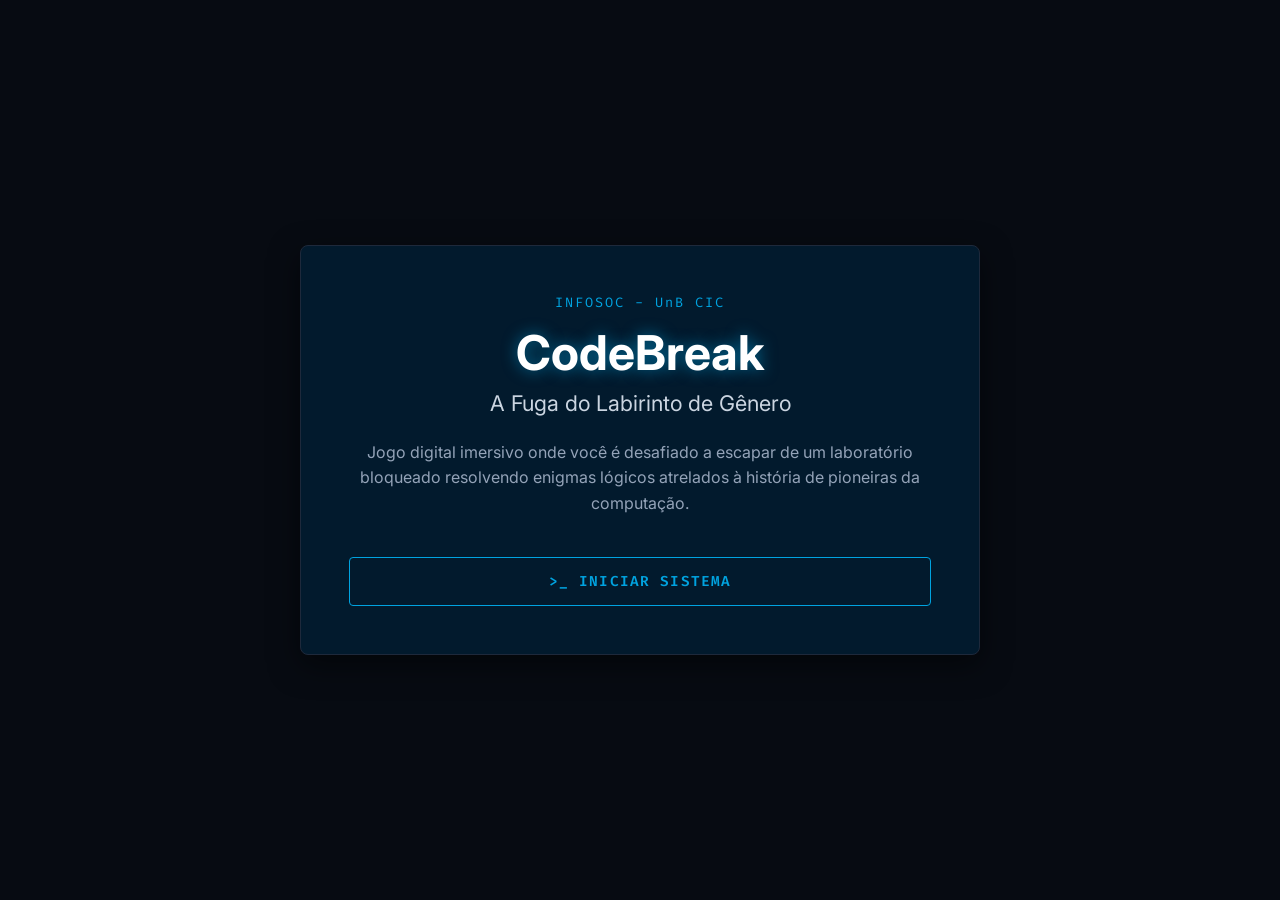
==== index.html @ b6d57ef9 "Primeiro commit" ====
<!DOCTYPE html>
<html lang="pt-BR">
<head>
    <meta charset="UTF-8">
    <meta name="viewport" content="width=device-width, initial-scale=1.0">
    <title>CodeBreak: A Fuga do Labirinto de Gênero</title>
    <!-- Fontes: Inter (Sem serifa) e Fira Code (Monoespaçada) -->
    <link href="https://fonts.googleapis.com/css2?family=Fira+Code:wght@400;600;700&family=Inter:wght@300;400;600;700&display=swap" rel="stylesheet">
    <!-- Importação do CSS separado -->
    <link rel="stylesheet" href="style.css">
</head>
<body>

    <!-- CABEÇALHO SUPERIOR (Visível nas salas) -->
    <header id="top-bar" class="top-bar hidden">
        <div class="room-indicator">
            <span class="status-dot"></span>
            <span class="mono-text">SALA_01:<strong class="highlight-cyan">INFÂNCIA</strong></span>
        </div>
        <div id="timer-display" class="timer-box mono-text">15:00</div>
    </header>

    <main class="main-container">

        <!-- TELA 1: INÍCIO -->
        <section id="start-screen" class="screen-card start-card">
            <p class="mono-text subtitle-tag">INFOSOC - UnB CIC</p>
            <h1 class="main-title">CodeBreak</h1>
            <h2 class="sub-title">A Fuga do Labirinto de Gênero</h2>
            <p class="description-text">
                Jogo digital imersivo onde você é desafiado a escapar de um laboratório bloqueado resolvendo enigmas lógicos atrelados à história de pioneiras da computação.
            </p>
            <button id="btn-start" class="cyber-btn btn-cyan mono-text">
                &gt;_ INICIAR SISTEMA
            </button>
        </section>

        <!-- TELA 2: SALA 01 (ADA LOVELACE) -->
        <section id="room1-screen" class="room-grid hidden">
            
            <!-- Coluna Esquerda: Contexto Histórico -->
            <div class="lore-card">
                <h2 class="target-title mono-text">Target: Ada Lovelace</h2>
                <hr class="divider">
                <div class="lore-content">
                    <p>Acessando registros históricos...</p>
                    <p><strong>Identificada uma anomalia na base de dados:</strong> Estereótipos de Gênero Infantis.</p>
                    <p>Ainda na infância, brinquedos de montagem e lógica são frequentemente direcionados e limitados a meninos, criando barreiras precoces no interesse por exatas.</p>
                    <p>No século XIX, <strong>Ada Lovelace</strong> ignorou essas barreiras. Ela enxergou potencial além do óbvio na Máquina Analítica, criando o que hoje conhecemos como o <span class="code-badge mono-text">primeiro algoritmo</span> da história.</p>
                </div>
            </div>

            <!-- Coluna Direita: Desafio e Terminal -->
            <div class="challenge-column">
                
                <!-- Caixa do Enigma -->
                <div class="puzzle-card">
                    <div class="puzzle-header mono-text">
                        <svg class="lock-icon" viewBox="0 0 24 24" fill="none" stroke="currentColor" stroke-width="2">
                            <rect x="3" y="11" width="18" height="11" rx="2" ry="2"></rect>
                            <path d="M7 11V7a5 5 0 0 1 10 0v4"></path>
                        </svg>
                        <span>CADEADO_LÓGICO.exe</span>
                    </div>
                    <p class="puzzle-instructions mono-text">
                        Analise o padrão de cartões perfurados binários criados para a Máquina Analítica. Siga a sequência de deslocamento para deduzir o próximo comando:
                    </p>
                    <div class="matrix-box mono-text">
                        <div>0 0 0 1</div>
                        <div>0 0 1 0</div>
                        <div>0 1 0 0</div>
                        <div class="matrix-placeholder">_ _ _ _</div>
                    </div>
                </div>

                <!-- Caixa de Input de Senha -->
                <div class="terminal-card">
                    <label for="code-input" class="terminal-comment mono-text">
                        // Insira o código de 4 dígitos para sobrepor o bloqueio
                    </label>
                    <div id="input-wrapper" class="input-line mono-text">
                        <span class="prompt-arrow">&gt;</span>
                        <input type="text" id="code-input" maxlength="4" placeholder="0 0 0 0" autocomplete="off">
                    </div>
                    <p id="error-msg" class="error-text mono-text hidden">
                        [ERRO]: Sequência binária inválida. Tente novamente.
                    </p>
                    <button id="btn-submit" class="cyber-btn btn-purple mono-text">
                        &gt;_ EXECUTAR CÓDIGO
                    </button>
                </div>

            </div>
        </section>

        <!-- TELA 3: VITÓRIA -->
        <section id="victory-screen" class="screen-card victory-card hidden">
            <div class="status-badge mono-text">ACESSO LIBERADO // NÍVEL 01 CONCLUÍDO</div>
            <h1 class="victory-title">Barreira Inicial Rompida!</h1>
            <p class="victory-subtitle">
                Você decifrou o padrão de Ada Lovelace e escapou da primeira sala com <span id="final-time" class="highlight-cyan mono-text">00:00</span> restantes no relógio.
            </p>

            <div class="stats-box">
                <h3 class="stats-header mono-text">&gt; DADOS REAIS DO SISTEMA (INEP / SBC):</h3>
                <ul class="stats-list">
                    <li>
                        <span class="bullet-cyan">■</span>
                        <div><strong>Cenário Atual no Brasil:</strong> Menos de 20% das matrículas em cursos de computação são femininas.</div>
                    </li>
                    <li>
                        <span class="bullet-cyan">■</span>
                        <div><strong>A Ruptura dos Anos 80:</strong> A comercialização dos microcomputadores como brinquedos masculinos afastou as meninas da área.</div>
                    </li>
                    <li>
                        <span class="bullet-cyan">■</span>
                        <div><strong>Efeito Tesoura (Leaky Pipeline):</strong> Mulheres sofrem maior taxa de evasão e ainda são minoria em cargos de liderança na TI.</div>
                    </li>
                    <li>
                        <span class="bullet-cyan">■</span>
                        <div><strong>Visão Plural:</strong> Superar a visão binária e acolher identidades trans, não-binárias e interseccionalidades é essencial para uma tecnologia sem vieses.</div>
                    </li>
                </ul>
            </div>

            <p class="next-steps-note mono-text">
                [ As próximas salas abordarão o Gargalo Vocacional no Ensino Médio e os desafios de Grace Hopper e Margaret Hamilton... ]
            </p>

            <button id="btn-restart" class="cyber-btn btn-green mono-text">
                &gt;_ REINICIAR SIMULAÇÃO
            </button>
        </section>

    </main>

    <!-- Importação do JavaScript separado -->
    <script src="script.js"></script>
</body>
</html>
---- style.css ----
/* Paleta Cromática Auditada (UnB + Cyber-Pioneiras) */
:root {
    --bg-dark: #070B12;
    --unb-blue: #002B49;
    --unb-blue-card: rgba(0, 34, 60, 0.65);
    --equity-purple: #6C2B8A;
    --purple-glow: #9b4dca;
    --neon-cyan: #00A3E0;
    --unb-green: #008A52;
    --text-main: #E2E8F0;
    --text-muted: #94A3B8;
    --border-subtle: #1E293B;
    --error-red: #EF4444;
}

* {
    box-sizing: border-box;
    margin: 0;
    padding: 0;
}

body {
    background-color: var(--bg-dark);
    color: var(--text-main);
    font-family: 'Inter', sans-serif;
    min-height: 100vh;
    display: flex;
    flex-direction: column;
}

.mono-text {
    font-family: 'Fira Code', monospace;
}

.hidden {
    display: none !important;
}

/* Barra Superior (Sala 01 e Cronômetro) */
.top-bar {
    display: flex;
    justify-content: space-between;
    align-items: center;
    padding: 1rem 2.5rem;
    border-bottom: 1px solid rgba(108, 43, 138, 0.5);
    background-color: rgba(7, 11, 18, 0.9);
}

.room-indicator {
    display: flex;
    align-items: center;
    gap: 0.75rem;
    font-size: 0.95rem;
    letter-spacing: 0.05em;
}

.status-dot {
    width: 10px;
    height: 10px;
    background-color: var(--neon-cyan);
    border-radius: 50%;
    box-shadow: 0 0 8px var(--neon-cyan);
}

.highlight-cyan {
    color: var(--neon-cyan);
}

.timer-box {
    border: 1px solid var(--neon-cyan);
    color: var(--neon-cyan);
    padding: 0.4rem 1rem;
    border-radius: 4px;
    font-size: 1.25rem;
    background: rgba(0, 163, 224, 0.08);
    box-shadow: 0 0 12px rgba(0, 163, 224, 0.2);
}

/* Container Principal */
.main-container {
    flex: 1;
    display: flex;
    align-items: center;
    justify-content: center;
    padding: 2rem;
}

/* Telas Centralizadas (Início e Vitória) */
.screen-card {
    background: var(--unb-blue-card);
    border: 1px solid var(--border-subtle);
    border-radius: 8px;
    padding: 3rem;
    max-width: 680px;
    width: 100%;
    text-align: center;
    box-shadow: 0 10px 30px rgba(0, 0, 0, 0.5);
}

.subtitle-tag {
    color: var(--neon-cyan);
    font-size: 0.85rem;
    letter-spacing: 0.15em;
    margin-bottom: 0.75rem;
}

.main-title {
    font-size: 3rem;
    font-weight: 700;
    color: #FFFFFF;
    text-shadow: 0 0 15px rgba(0, 163, 224, 0.6);
    margin-bottom: 0.5rem;
}

.sub-title {
    font-size: 1.35rem;
    font-weight: 400;
    color: #CBD5E1;
    margin-bottom: 1.5rem;
}

.description-text {
    color: var(--text-muted);
    line-height: 1.6;
    margin-bottom: 2.5rem;
}

/* Layout de Duas Colunas da Sala 01 */
.room-grid {
    display: grid;
    grid-template-columns: 1fr 1.15fr;
    gap: 2rem;
    max-width: 1050px;
    width: 100%;
    align-items: start;
}

/* Cartão da Esquerda: Target Ada Lovelace */
.lore-card {
    background: var(--unb-blue-card);
    border: 1px solid rgba(0, 163, 224, 0.15);
    border-left: 4px solid var(--equity-purple);
    border-radius: 8px;
    padding: 2rem;
    box-shadow: 0 8px 24px rgba(0, 0, 0, 0.4);
}

.target-title {
    color: var(--purple-glow);
    font-size: 1.35rem;
    font-weight: 600;
    margin-bottom: 1rem;
}

.divider {
    border: none;
    border-top: 1px solid rgba(255, 255, 255, 0.1);
    margin-bottom: 1.5rem;
}

.lore-content p {
    color: #CBD5E1;
    line-height: 1.65;
    margin-bottom: 1.25rem;
    font-size: 0.95rem;
}

.lore-content p:last-child {
    margin-bottom: 0;
}

.lore-content strong {
    color: #FFFFFF;
}

.code-badge {
    background: rgba(0, 163, 224, 0.15);
    color: var(--neon-cyan);
    padding: 0.15rem 0.45rem;
    border-radius: 4px;
    font-size: 0.85rem;
}

/* Coluna da Direita: Enigma e Input */
.challenge-column {
    display: flex;
    flex-direction: column;
    gap: 1.5rem;
}

.puzzle-card, .terminal-card {
    background: rgba(13, 19, 31, 0.85);
    border: 1px solid var(--border-subtle);
    border-radius: 8px;
    padding: 1.75rem;
}

.puzzle-header {
    display: flex;
    align-items: center;
    gap: 0.6rem;
    color: var(--neon-cyan);
    font-size: 0.95rem;
    margin-bottom: 1rem;
}

.lock-icon {
    width: 18px;
    height: 18px;
}

.puzzle-instructions {
    color: var(--text-muted);
    font-size: 0.85rem;
    line-height: 1.6;
    margin-bottom: 1.25rem;
}

.matrix-box {
    background: #020408;
    border: 1px solid #111827;
    border-radius: 6px;
    padding: 1.5rem;
    text-align: center;
    font-size: 1.15rem;
    letter-spacing: 0.35em;
    line-height: 1.9;
    color: #F8FAFC;
}

.matrix-placeholder {
    color: var(--neon-cyan);
    margin-top: 0.25rem;
}

/* Caixa de Terminal / Senha */
.terminal-comment {
    display: block;
    color: #64748B;
    font-size: 0.78rem;
    margin-bottom: 0.75rem;
}

.input-line {
    display: flex;
    align-items: center;
    background: #04070D;
    border-bottom: 2px solid var(--equity-purple);
    padding: 0.75rem 1rem;
    margin-bottom: 1rem;
    transition: border-color 0.3s;
}

.input-line:focus-within {
    border-bottom-color: var(--neon-cyan);
}

.prompt-arrow {
    color: var(--purple-glow);
    margin-right: 0.75rem;
    font-weight: bold;
}

#code-input {
    background: transparent;
    border: none;
    color: var(--neon-cyan);
    font-family: 'Fira Code', monospace;
    font-size: 1.1rem;
    letter-spacing: 0.3em;
    width: 100%;
    outline: none;
}

#code-input::placeholder {
    color: rgba(0, 163, 224, 0.3);
}

.error-text {
    color: var(--error-red);
    font-size: 0.8rem;
    margin-bottom: 1rem;
}

/* Botões Padrão */
.cyber-btn {
    width: 100%;
    padding: 0.9rem 1.5rem;
    font-size: 0.9rem;
    font-weight: 600;
    letter-spacing: 0.08em;
    border-radius: 4px;
    cursor: pointer;
    transition: all 0.25s ease;
    background: transparent;
}

.btn-cyan {
    border: 1px solid var(--neon-cyan);
    color: var(--neon-cyan);
}

.btn-cyan:hover {
    background: var(--neon-cyan);
    color: var(--bg-dark);
    box-shadow: 0 0 15px rgba(0, 163, 224, 0.5);
}

.btn-purple {
    border: 1px solid var(--equity-purple);
    color: #E2E8F0;
    background: rgba(108, 43, 138, 0.15);
}

.btn-purple:hover {
    background: var(--equity-purple);
    color: #FFFFFF;
    box-shadow: 0 0 15px rgba(108, 43, 138, 0.6);
}

.btn-green {
    border: 1px solid var(--unb-green);
    color: var(--unb-green);
}

.btn-green:hover {
    background: var(--unb-green);
    color: #FFFFFF;
    box-shadow: 0 0 15px rgba(0, 138, 82, 0.5);
}

/* Estilos da Tela de Vitória */
.victory-card {
    border-color: var(--unb-green);
}

.status-badge {
    display: inline-block;
    background: rgba(0, 138, 82, 0.15);
    border: 1px solid var(--unb-green);
    color: #34D399;
    padding: 0.35rem 0.85rem;
    border-radius: 4px;
    font-size: 0.8rem;
    margin-bottom: 1rem;
}

.victory-title {
    font-size: 2.2rem;
    color: #FFFFFF;
    margin-bottom: 0.75rem;
}

.victory-subtitle {
    color: #CBD5E1;
    font-size: 0.95rem;
    margin-bottom: 2rem;
}

.stats-box {
    background: rgba(4, 7, 13, 0.75);
    border: 1px solid var(--equity-purple);
    border-radius: 6px;
    padding: 1.5rem;
    text-align: left;
    margin-bottom: 1.5rem;
}

.stats-header {
    color: var(--purple-glow);
    font-size: 0.9rem;
    margin-bottom: 1rem;
}

.stats-list {
    list-style: none;
    display: flex;
    flex-direction: column;
    gap: 0.85rem;
}

.stats-list li {
    display: flex;
    align-items: flex-start;
    gap: 0.75rem;
    font-size: 0.9rem;
    line-height: 1.5;
    color: #CBD5E1;
}

.bullet-cyan {
    color: var(--neon-cyan);
    font-size: 0.8rem;
    margin-top: 0.2rem;
}

.next-steps-note {
    color: var(--text-muted);
    font-size: 0.8rem;
    margin-bottom: 2rem;
}

/* Animação de Erro */
@keyframes shake {
    0%, 100% { transform: translateX(0); }
    25% { transform: translateX(-6px); }
    75% { transform: translateX(6px); }
}

.shake-error {
    animation: shake 0.3s ease-in-out;
    border-bottom-color: var(--error-red) !important;
}

/* Responsividade (Celulares e Tablets) */
@media (max-width: 820px) {
    .room-grid {
        grid-template-columns: 1fr;
    }
    .top-bar {
        padding: 1rem 1.5rem;
    }
    .screen-card {
        padding: 2rem 1.5rem;
    }
}
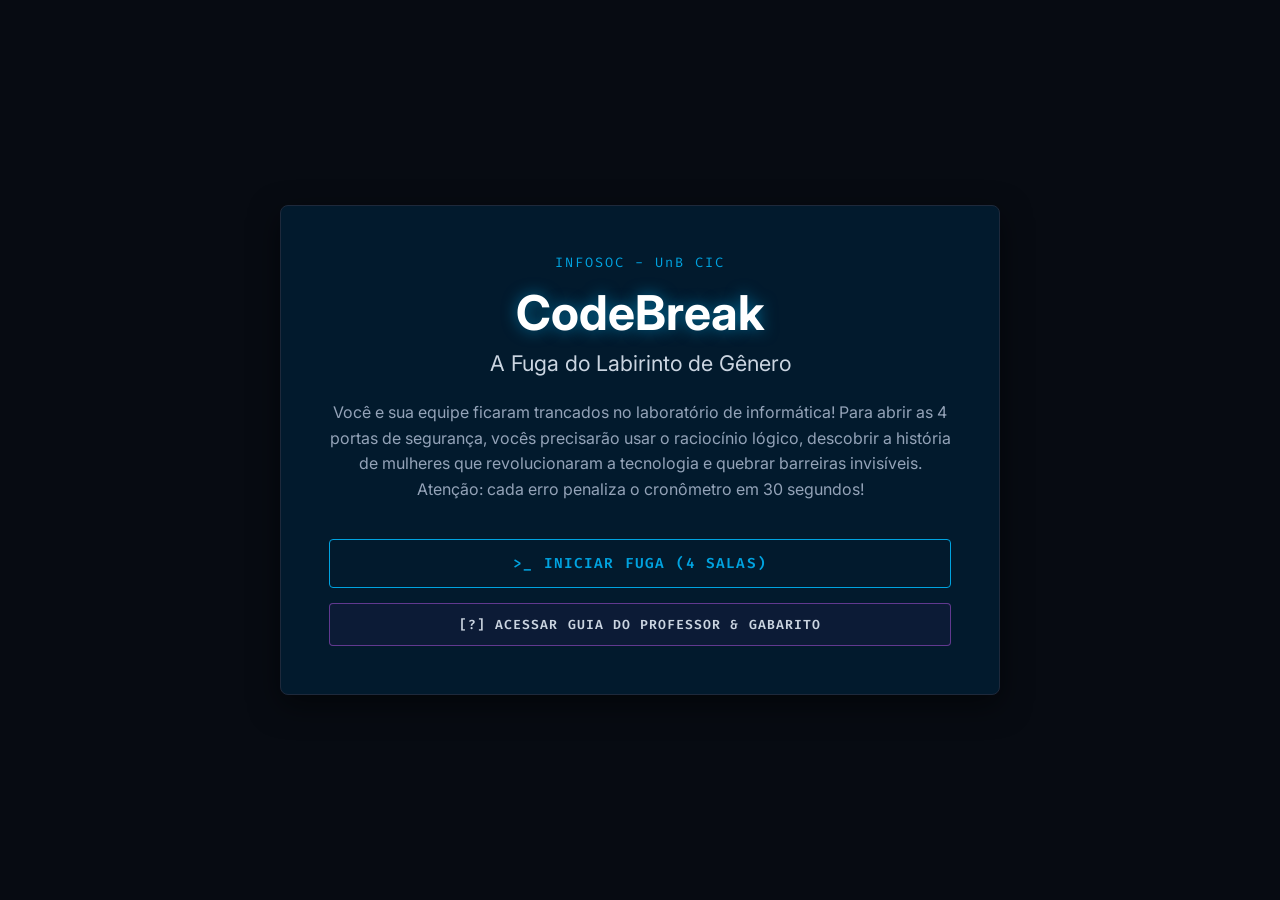
==== commit 9c249989: "Adição de níveis, gabarito e melhoria nas perguntas" ====
--- a/index.html
+++ b/index.html
@@ -15,38 +15,61 @@
     <header id="top-bar" class="top-bar hidden">
         <div class="room-indicator">
             <span class="status-dot"></span>
-            <span class="mono-text">SALA_01:<strong class="highlight-cyan">INFÂNCIA</strong></span>
-        </div>
-        <div id="timer-display" class="timer-box mono-text">15:00</div>
+            <span id="room-title-badge" class="mono-text">SALA_01:<strong class="highlight-cyan">INFÂNCIA</strong></span>
+        </div>
+
+        <!-- Indicador de Progresso das 4 Salas -->
+        <div class="progress-steps mono-text">
+            <span id="step-1" class="step-pill active">01</span>
+            <span class="step-line"></span>
+            <span id="step-2" class="step-pill">02</span>
+            <span class="step-line"></span>
+            <span id="step-3" class="step-pill">03</span>
+            <span class="step-line"></span>
+            <span id="step-4" class="step-pill">04</span>
+        </div>
+
+        <div class="top-controls">
+            <button id="btn-sound" class="sound-toggle mono-text" title="Ativar/Desativar Efeitos Sonoros">
+                [SOM: ON]
+            </button>
+            <div id="timer-display" class="timer-box mono-text">15:00</div>
+        </div>
     </header>
 
     <main class="main-container">
 
-        <!-- TELA 1: INÍCIO -->
+        <!-- TELA DE INÍCIO -->
         <section id="start-screen" class="screen-card start-card">
             <p class="mono-text subtitle-tag">INFOSOC - UnB CIC</p>
             <h1 class="main-title">CodeBreak</h1>
             <h2 class="sub-title">A Fuga do Labirinto de Gênero</h2>
             <p class="description-text">
-                Jogo digital imersivo onde você é desafiado a escapar de um laboratório bloqueado resolvendo enigmas lógicos atrelados à história de pioneiras da computação.
+                Você e sua equipe ficaram trancados no laboratório de informática! Para abrir as 4 portas de segurança, vocês precisarão usar o raciocínio lógico, descobrir a história de mulheres que revolucionaram a tecnologia e quebrar barreiras invisíveis. Atenção: cada erro penaliza o cronômetro em 30 segundos!
             </p>
-            <button id="btn-start" class="cyber-btn btn-cyan mono-text">
-                &gt;_ INICIAR SISTEMA
-            </button>
+            
+            <div class="start-actions">
+                <button id="btn-start" class="cyber-btn btn-cyan mono-text">
+                    &gt;_ INICIAR FUGA (4 SALAS)
+                </button>
+                <button id="btn-open-guide" class="cyber-btn btn-purple-outline mono-text">
+                    [?] ACESSAR GUIA DO PROFESSOR &amp; GABARITO
+                </button>
+            </div>
         </section>
 
-        <!-- TELA 2: SALA 01 (ADA LOVELACE) -->
-        <section id="room1-screen" class="room-grid hidden">
+        <!-- TELA DINÂMICA DE SALAS (SALA 01 A SALA 04) -->
+        <section id="room-screen" class="room-grid hidden">
             
-            <!-- Coluna Esquerda: Contexto Histórico -->
+            <!-- Coluna Esquerda: Contexto Histórico e Barreira -->
             <div class="lore-card">
-                <h2 class="target-title mono-text">Target: Ada Lovelace</h2>
+                <div class="lore-header">
+                    <span id="room-phase-tag" class="phase-tag mono-text">FASE DA VIDA: INFÂNCIA &amp; BRINQUEDOS</span>
+                    <h2 id="room-target-title" class="target-title mono-text">Pioneira: Ada Lovelace</h2>
+                </div>
                 <hr class="divider">
-                <div class="lore-content">
-                    <p>Acessando registros históricos...</p>
-                    <p><strong>Identificada uma anomalia na base de dados:</strong> Estereótipos de Gênero Infantis.</p>
-                    <p>Ainda na infância, brinquedos de montagem e lógica são frequentemente direcionados e limitados a meninos, criando barreiras precoces no interesse por exatas.</p>
-                    <p>No século XIX, <strong>Ada Lovelace</strong> ignorou essas barreiras. Ela enxergou potencial além do óbvio na Máquina Analítica, criando o que hoje conhecemos como o <span class="code-badge mono-text">primeiro algoritmo</span> da história.</p>
+                <div id="room-lore-content" class="lore-content">
+                    <!-- Preenchido dinamicamente pelo script.js -->
                 </div>
             </div>
 
@@ -55,84 +78,178 @@
                 
                 <!-- Caixa do Enigma -->
                 <div class="puzzle-card">
-                    <div class="puzzle-header mono-text">
-                        <svg class="lock-icon" viewBox="0 0 24 24" fill="none" stroke="currentColor" stroke-width="2">
-                            <rect x="3" y="11" width="18" height="11" rx="2" ry="2"></rect>
-                            <path d="M7 11V7a5 5 0 0 1 10 0v4"></path>
-                        </svg>
-                        <span>CADEADO_LÓGICO.exe</span>
-                    </div>
-                    <p class="puzzle-instructions mono-text">
-                        Analise o padrão de cartões perfurados binários criados para a Máquina Analítica. Siga a sequência de deslocamento para deduzir o próximo comando:
-                    </p>
-                    <div class="matrix-box mono-text">
-                        <div>0 0 0 1</div>
-                        <div>0 0 1 0</div>
-                        <div>0 1 0 0</div>
-                        <div class="matrix-placeholder">_ _ _ _</div>
+                    <div class="puzzle-header-row">
+                        <div class="puzzle-header mono-text">
+                            <svg class="lock-icon" viewBox="0 0 24 24" fill="none" stroke="currentColor" stroke-width="2">
+                                <rect x="3" y="11" width="18" height="11" rx="2" ry="2"></rect>
+                                <path d="M7 11V7a5 5 0 0 1 10 0v4"></path>
+                            </svg>
+                            <span id="puzzle-exe-name">CADEADO_LÓGICO.exe</span>
+                        </div>
+                        <button id="btn-hint" class="hint-btn mono-text">? Pedir_Pista</button>
+                    </div>
+
+                    <p id="puzzle-instructions" class="puzzle-instructions mono-text">
+                        <!-- Instruções preenchidas via JS -->
+                    </p>
+                    
+                    <div id="matrix-box" class="matrix-box mono-text">
+                        <!-- Enigma visual preenchido via JS -->
+                    </div>
+
+                    <!-- Feedback de Transição entre Salas -->
+                    <div id="transition-msg" class="transition-box mono-text hidden">
+                        [PORTA DESTRAVADA]: Avançando para o próximo nível...
+                    </div>
+
+                    <!-- Pista Dinâmica (Oculta por padrão) -->
+                    <div id="hint-box" class="hint-box mono-text hidden">
+                        <!-- Dica preenchida via JS -->
                     </div>
                 </div>
 
                 <!-- Caixa de Input de Senha -->
                 <div class="terminal-card">
-                    <label for="code-input" class="terminal-comment mono-text">
-                        // Insira o código de 4 dígitos para sobrepor o bloqueio
+                    <label id="terminal-label" for="code-input" class="terminal-comment mono-text">
+                        // Digite a resposta abaixo para destravar a porta
                     </label>
                     <div id="input-wrapper" class="input-line mono-text">
                         <span class="prompt-arrow">&gt;</span>
-                        <input type="text" id="code-input" maxlength="4" placeholder="0 0 0 0" autocomplete="off">
+                        <input type="text" id="code-input" maxlength="12" placeholder="0 0 0 0" autocomplete="off">
                     </div>
                     <p id="error-msg" class="error-text mono-text hidden">
-                        [ERRO]: Sequência binária inválida. Tente novamente.
+                        [ACESSO NEGADO]: Resposta incorreta. [-30s no cronômetro!]
                     </p>
                     <button id="btn-submit" class="cyber-btn btn-purple mono-text">
-                        &gt;_ EXECUTAR CÓDIGO
+                        &gt;_ TESTAR SENHA
                     </button>
                 </div>
 
             </div>
         </section>
 
-        <!-- TELA 3: VITÓRIA -->
+        <!-- TELA DE VITÓRIA FINAL -->
         <section id="victory-screen" class="screen-card victory-card hidden">
-            <div class="status-badge mono-text">ACESSO LIBERADO // NÍVEL 01 CONCLUÍDO</div>
-            <h1 class="victory-title">Barreira Inicial Rompida!</h1>
+            <div class="status-badge mono-text">LABORATÓRIO DESBLOQUEADO // FUGA CONCLUÍDA</div>
+            <h1 class="victory-title">Vocês Escaparam do Labirinto!</h1>
             <p class="victory-subtitle">
-                Você decifrou o padrão de Ada Lovelace e escapou da primeira sala com <span id="final-time" class="highlight-cyan mono-text">00:00</span> restantes no relógio.
+                Sua equipe desvendou os 4 desafios lógicos restando <span id="final-time" class="highlight-cyan mono-text">00:00</span> no cronômetro.
             </p>
 
             <div class="stats-box">
-                <h3 class="stats-header mono-text">&gt; DADOS REAIS DO SISTEMA (INEP / SBC):</h3>
+                <h3 class="stats-header mono-text">&gt; O QUE DESCOBRIMOS NESTA JORNADA (DADOS REAIS):</h3>
                 <ul class="stats-list">
                     <li>
                         <span class="bullet-cyan">■</span>
-                        <div><strong>Cenário Atual no Brasil:</strong> Menos de 20% das matrículas em cursos de computação são femininas.</div>
-                    </li>
-                    <li>
-                        <span class="bullet-cyan">■</span>
-                        <div><strong>A Ruptura dos Anos 80:</strong> A comercialização dos microcomputadores como brinquedos masculinos afastou as meninas da área.</div>
-                    </li>
-                    <li>
-                        <span class="bullet-cyan">■</span>
-                        <div><strong>Efeito Tesoura (Leaky Pipeline):</strong> Mulheres sofrem maior taxa de evasão e ainda são minoria em cargos de liderança na TI.</div>
-                    </li>
-                    <li>
-                        <span class="bullet-cyan">■</span>
-                        <div><strong>Visão Plural:</strong> Superar a visão binária e acolher identidades trans, não-binárias e interseccionalidades é essencial para uma tecnologia sem vieses.</div>
+                        <div><strong>Sala 1 (Infância &amp; Ada Lovelace):</strong> Mulheres criaram o 1º algoritmo da história e programaram os primeiros computadores (ENIAC), mas nos anos 80 o marketing passou a vender computadores apenas como "brinquedos de menino".</div>
+                    </li>
+                    <li>
+                        <span class="bullet-cyan">■</span>
+                        <div><strong>Sala 2 (Ensino Médio &amp; Grace Hopper):</strong> É entre os 14 e 18 anos que muitas garotas desistem das Exatas por falta de incentivo. Hoje, menos de 20% das turmas de computação no Brasil são formadas por mulheres (INEP/SBC)[cite: 3, 6].</div>
+                    </li>
+                    <li>
+                        <span class="bullet-cyan">■</span>
+                        <div><strong>Sala 3 (Faculdade/Carreira &amp; Margaret Hamilton):</strong> Mesmo tendo levado o ser humano à Lua, as mulheres ainda enfrentam o <em>Efeito Tesoura</em>: apenas 15% a 20% concluem os cursos de TI e poucas chegam a cargos de chefia[cite: 5, 6].</div>
+                    </li>
+                    <li>
+                        <span class="bullet-cyan">■</span>
+                        <div><strong>Sala 4 (Futuro Plural &amp; Inteligência Artificial):</strong> Para que as IAs e tecnologias não sejam injustas ou preconceituosas, a TI precisa ir além do binário, acolhendo pessoas trans, não-binárias e toda a diversidade da sociedade[cite: 5, 6].</div>
                     </li>
                 </ul>
             </div>
 
-            <p class="next-steps-note mono-text">
-                [ As próximas salas abordarão o Gargalo Vocacional no Ensino Médio e os desafios de Grace Hopper e Margaret Hamilton... ]
-            </p>
-
             <button id="btn-restart" class="cyber-btn btn-green mono-text">
-                &gt;_ REINICIAR SIMULAÇÃO
+                &gt;_ JOGAR NOVAMENTE
             </button>
         </section>
 
     </main>
+
+    <!-- MODAL: GUIA DO PROFESSOR & GABARITO -->
+    <div id="teacher-modal" class="modal-overlay hidden" role="dialog" aria-modal="true" aria-labelledby="modal-title">
+        <div class="modal-card">
+            <div class="modal-header">
+                <div>
+                    <span class="phase-tag mono-text">MATERIAL PEDAGÓGICO DOCENTE // INFOSOC UnB[cite: 1, 6]</span>
+                    <h2 id="modal-title" class="modal-title mono-text">Guia do Professor &amp; Gabarito Oficial</h2>
+                </div>
+                <button id="btn-close-guide" class="close-modal-btn mono-text" title="Fechar Guia">[X] FECHAR</button>
+            </div>
+
+            <div class="modal-body">
+                <!-- Seção 1: Proposta e Aplicação -->
+                <div class="guide-section">
+                    <h3 class="guide-heading mono-text">&gt; 1. OBJETIVO PEDAGÓGICO E APLICAÇÃO</h3>
+                    <p>
+                        Desenvolvido para estudantes do <strong>Ensino Médio (14 a 18 anos)</strong>[cite: 4, 6], o escape room <em>CodeBreak</em> exercita o pensamento computacional (reconhecimento de padrões, representação simbólica, lógica booleana e auditoria algorítmica) sem exigir conhecimento prévio de código[cite: 4, 6].
+                    </p>
+                    <p>
+                        <strong>Tempo sugerido:</strong> 15 minutos de jogo em duplas ou trios + 15 minutos de debate coletivo (<em>debriefing</em>). Cada erro no terminal acarreta uma penalidade de 30 segundos no cronômetro[cite: 8].
+                    </p>
+                </div>
+
+                <!-- Seção 2: Gabarito Comentado -->
+                <div class="guide-section">
+                    <h3 class="guide-heading mono-text">&gt; 2. GABARITO COMENTADO DAS 4 SALAS</h3>
+                    <div class="answer-grid">
+                        <div class="answer-item">
+                            <div class="answer-top mono-text">
+                                <span>SALA 01: Infância (Ada Lovelace)[cite: 7]</span>
+                                <span class="answer-key">SENHA: 1000</span>
+                            </div>
+                            <p><strong>Lógica:</strong> Reconhecimento de padrões e deslocamento à esquerda (<em>bit shift</em>). O número <code>1</code> move-se uma casa para a esquerda a cada linha (0001 &rarr; 0010 &rarr; 0100 &rarr; <strong>1000</strong>).</p>
+                        </div>
+
+                        <div class="answer-item">
+                            <div class="answer-top mono-text">
+                                <span>SALA 02: Ensino Médio (Grace Hopper)[cite: 3, 6]</span>
+                                <span class="answer-key">SENHA: BUG</span>
+                            </div>
+                            <p><strong>Lógica:</strong> Abstração e tradução simbólica (conceito de compilador/ASCII). Cruzando as 3 sequências binárias com o dicionário fornecido: <code>01000010</code> (B), <code>01010101</code> (U) e <code>01000111</code> (G).</p>
+                        </div>
+
+                        <div class="answer-item">
+                            <div class="answer-top mono-text">
+                                <span>SALA 03: Universidade (Margaret Hamilton)[cite: 5, 6]</span>
+                                <span class="answer-key">SENHA: 11</span>
+                            </div>
+                            <p><strong>Lógica:</strong> Filtragem condicional com operador lógico <code>E</code> (AND). O único processo que satisfaz simultaneamente <em>Essencial == SIM</em> e <em>Prioridade &gt; 90</em> é o Motor de Pouso (<strong>ID 11</strong>, Prioridade 95).</p>
+                        </div>
+
+                        <div class="answer-item">
+                            <div class="answer-top mono-text">
+                                <span>SALA 04: Sociedade &amp; IA (Visão Não-Binária)[cite: 5, 6]</span>
+                                <span class="answer-key">SENHA: PLURAL</span>
+                            </div>
+                            <p><strong>Lógica:</strong> Auditoria de viés algorítmico e interpretação crítica. Substitui a restrição binária do sistema pelo conceito-chave destacado na fundamentação: uma tecnologia <strong>PLURAL</strong>[cite: 5, 6].</p>
+                        </div>
+                    </div>
+                </div>
+
+                <!-- Seção 3: Dinâmica de Debate -->
+                <div class="guide-section">
+                    <h3 class="guide-heading mono-text">&gt; 3. ROTEIRO DE DEBATE PÓS-JOGO (DEBRIEFING)</h3>
+                    <ul class="guide-list">
+                        <li>
+                            <strong>Pergunta 1 (Estereótipos na Infância):</strong> <em>"Por que aprendemos na escola sobre tantos cientistas homens, mas quase nunca ouvimos que o primeiro algoritmo da história foi criado por uma mulher (Ada Lovelace)[cite: 3, 7]?"</em>
+                        </li>
+                        <li>
+                            <strong>Pergunta 2 (Gargalo no Ensino Médio e Efeito Tesoura):</strong> <em>"Menos de 20% das matrículas em TI no Brasil são femininas (INEP/SBC)[cite: 3, 6]. Quais barreiras invisíveis fazem garotas de 14 a 18 anos acharem que computação 'não é para elas'[cite: 3, 4]?"</em>
+                        </li>
+                        <li>
+                            <strong>Pergunta 3 (Além da Visão Binária e IA):</strong> <em>"Se uma Inteligência Artificial que seleciona currículos ou reconhece rostos for programada apenas por um grupo homogêneo, como isso afeta mulheres, pessoas negras, trans e não-binárias[cite: 5, 6]?"</em>
+                        </li>
+                    </ul>
+                </div>
+            </div>
+
+            <div class="modal-footer">
+                <button id="btn-close-guide-bottom" class="cyber-btn btn-cyan mono-text">
+                    &gt;_ ENTENDIDO, VOLTAR À TELA INICIAL
+                </button>
+            </div>
+        </div>
+    </div>
 
     <!-- Importação do JavaScript separado -->
     <script src="script.js"></script>
--- a/style.css
+++ b/style.css
@@ -1,4 +1,4 @@
-/* Paleta Cromática Auditada (UnB + Cyber-Pioneiras) */
+/* Paleta Cromática Auditada (UnB + Conceito Cyber-Pioneiras) */
 :root {
     --bg-dark: #070B12;
     --unb-blue: #002B49;
@@ -36,7 +36,7 @@
     display: none !important;
 }
 
-/* Barra Superior (Sala 01 e Cronômetro) */
+/* Barra Superior (Indicador de Sala, Progresso, Som e Cronômetro) */
 .top-bar {
     display: flex;
     justify-content: space-between;
@@ -44,6 +44,8 @@
     padding: 1rem 2.5rem;
     border-bottom: 1px solid rgba(108, 43, 138, 0.5);
     background-color: rgba(7, 11, 18, 0.9);
+    flex-wrap: wrap;
+    gap: 1rem;
 }
 
 .room-indicator {
@@ -66,6 +68,63 @@
     color: var(--neon-cyan);
 }
 
+/* Indicador de Progresso das 4 Salas */
+.progress-steps {
+    display: flex;
+    align-items: center;
+    gap: 0.4rem;
+}
+
+.step-pill {
+    font-size: 0.75rem;
+    padding: 0.2rem 0.55rem;
+    border-radius: 4px;
+    border: 1px solid var(--border-subtle);
+    color: var(--text-muted);
+    background: rgba(13, 19, 31, 0.8);
+    transition: all 0.3s ease;
+}
+
+.step-pill.active {
+    border-color: var(--neon-cyan);
+    color: var(--neon-cyan);
+    box-shadow: 0 0 10px rgba(0, 163, 224, 0.3);
+}
+
+.step-pill.completed {
+    border-color: var(--unb-green);
+    background: rgba(0, 138, 82, 0.2);
+    color: #34D399;
+}
+
+.step-line {
+    width: 16px;
+    height: 1px;
+    background: var(--border-subtle);
+}
+
+.top-controls {
+    display: flex;
+    align-items: center;
+    gap: 1rem;
+}
+
+.sound-toggle {
+    background: transparent;
+    border: 1px solid var(--border-subtle);
+    color: var(--text-muted);
+    padding: 0.4rem 0.75rem;
+    border-radius: 4px;
+    font-size: 0.8rem;
+    cursor: pointer;
+    transition: all 0.2s;
+}
+
+.sound-toggle:hover {
+    border-color: var(--neon-cyan);
+    color: var(--neon-cyan);
+}
+
 .timer-box {
     border: 1px solid var(--neon-cyan);
     color: var(--neon-cyan);
@@ -74,6 +133,13 @@
     font-size: 1.25rem;
     background: rgba(0, 163, 224, 0.08);
     box-shadow: 0 0 12px rgba(0, 163, 224, 0.2);
+    transition: transform 0.2s, color 0.2s;
+}
+
+.timer-flash {
+    color: var(--error-red) !important;
+    border-color: var(--error-red) !important;
+    transform: scale(1.08);
 }
 
 /* Container Principal */
@@ -91,7 +157,7 @@
     border: 1px solid var(--border-subtle);
     border-radius: 8px;
     padding: 3rem;
-    max-width: 680px;
+    max-width: 720px;
     width: 100%;
     text-align: center;
     box-shadow: 0 10px 30px rgba(0, 0, 0, 0.5);
@@ -122,10 +188,16 @@
 .description-text {
     color: var(--text-muted);
     line-height: 1.6;
-    margin-bottom: 2.5rem;
-}
-
-/* Layout de Duas Colunas da Sala 01 */
+    margin-bottom: 2.25rem;
+}
+
+.start-actions {
+    display: flex;
+    flex-direction: column;
+    gap: 0.9rem;
+}
+
+/* Layout de Duas Colunas das Salas */
 .room-grid {
     display: grid;
     grid-template-columns: 1fr 1.15fr;
@@ -135,7 +207,7 @@
     align-items: start;
 }
 
-/* Cartão da Esquerda: Target Ada Lovelace */
+/* Cartão da Esquerda: Contexto Histórico */
 .lore-card {
     background: var(--unb-blue-card);
     border: 1px solid rgba(0, 163, 224, 0.15);
@@ -145,6 +217,14 @@
     box-shadow: 0 8px 24px rgba(0, 0, 0, 0.4);
 }
 
+.phase-tag {
+    display: inline-block;
+    font-size: 0.72rem;
+    color: var(--neon-cyan);
+    letter-spacing: 0.08em;
+    margin-bottom: 0.4rem;
+}
+
 .target-title {
     color: var(--purple-glow);
     font-size: 1.35rem;
@@ -179,6 +259,7 @@
     padding: 0.15rem 0.45rem;
     border-radius: 4px;
     font-size: 0.85rem;
+    font-family: 'Fira Code', monospace;
 }
 
 /* Coluna da Direita: Enigma e Input */
@@ -195,13 +276,19 @@
     padding: 1.75rem;
 }
 
+.puzzle-header-row {
+    display: flex;
+    justify-content: space-between;
+    align-items: center;
+    margin-bottom: 1rem;
+}
+
 .puzzle-header {
     display: flex;
     align-items: center;
     gap: 0.6rem;
     color: var(--neon-cyan);
     font-size: 0.95rem;
-    margin-bottom: 1rem;
 }
 
 .lock-icon {
@@ -209,9 +296,25 @@
     height: 18px;
 }
 
+.hint-btn {
+    background: rgba(108, 43, 138, 0.2);
+    border: 1px solid var(--equity-purple);
+    color: #E2E8F0;
+    padding: 0.25rem 0.65rem;
+    border-radius: 4px;
+    font-size: 0.75rem;
+    cursor: pointer;
+    transition: all 0.2s;
+}
+
+.hint-btn:hover {
+    background: var(--equity-purple);
+    color: #FFFFFF;
+}
+
 .puzzle-instructions {
     color: var(--text-muted);
-    font-size: 0.85rem;
+    font-size: 0.88rem;
     line-height: 1.6;
     margin-bottom: 1.25rem;
 }
@@ -220,17 +323,46 @@
     background: #020408;
     border: 1px solid #111827;
     border-radius: 6px;
-    padding: 1.5rem;
+    padding: 1.35rem;
     text-align: center;
-    font-size: 1.15rem;
-    letter-spacing: 0.35em;
-    line-height: 1.9;
+    font-size: 1.05rem;
+    letter-spacing: 0.2em;
+    line-height: 1.85;
     color: #F8FAFC;
 }
 
+.matrix-box .align-left {
+    text-align: left;
+    letter-spacing: 0.04em;
+    font-size: 0.86rem;
+}
+
 .matrix-placeholder {
     color: var(--neon-cyan);
-    margin-top: 0.25rem;
+    margin-top: 0.45rem;
+    font-weight: 600;
+}
+
+.transition-box {
+    margin-top: 1rem;
+    padding: 0.75rem 1rem;
+    background: rgba(0, 138, 82, 0.2);
+    border: 1px solid var(--unb-green);
+    color: #34D399;
+    border-radius: 4px;
+    font-size: 0.82rem;
+    text-align: center;
+}
+
+.hint-box {
+    margin-top: 1rem;
+    padding: 0.85rem 1rem;
+    background: rgba(0, 138, 82, 0.12);
+    border-left: 3px solid var(--unb-green);
+    border-radius: 4px;
+    font-size: 0.8rem;
+    color: #CBD5E1;
+    line-height: 1.5;
 }
 
 /* Caixa de Terminal / Senha */
@@ -267,9 +399,10 @@
     color: var(--neon-cyan);
     font-family: 'Fira Code', monospace;
     font-size: 1.1rem;
-    letter-spacing: 0.3em;
+    letter-spacing: 0.25em;
     width: 100%;
     outline: none;
+    text-transform: uppercase;
 }
 
 #code-input::placeholder {
@@ -318,6 +451,20 @@
     box-shadow: 0 0 15px rgba(108, 43, 138, 0.6);
 }
 
+.btn-purple-outline {
+    border: 1px solid rgba(155, 77, 202, 0.6);
+    color: #CBD5E1;
+    background: rgba(108, 43, 138, 0.1);
+    font-size: 0.82rem;
+    padding: 0.75rem 1.25rem;
+}
+
+.btn-purple-outline:hover {
+    border-color: var(--purple-glow);
+    background: rgba(108, 43, 138, 0.35);
+    color: #FFFFFF;
+}
+
 .btn-green {
     border: 1px solid var(--unb-green);
     color: var(--unb-green);
@@ -363,7 +510,7 @@
     border-radius: 6px;
     padding: 1.5rem;
     text-align: left;
-    margin-bottom: 1.5rem;
+    margin-bottom: 2rem;
 }
 
 .stats-header {
@@ -376,15 +523,15 @@
     list-style: none;
     display: flex;
     flex-direction: column;
-    gap: 0.85rem;
+    gap: 0.9rem;
 }
 
 .stats-list li {
     display: flex;
     align-items: flex-start;
     gap: 0.75rem;
-    font-size: 0.9rem;
-    line-height: 1.5;
+    font-size: 0.88rem;
+    line-height: 1.55;
     color: #CBD5E1;
 }
 
@@ -394,10 +541,145 @@
     margin-top: 0.2rem;
 }
 
-.next-steps-note {
+/* Modal do Guia do Professor */
+.modal-overlay {
+    position: fixed;
+    inset: 0;
+    background: rgba(4, 7, 13, 0.85);
+    backdrop-filter: blur(6px);
+    display: flex;
+    align-items: center;
+    justify-content: center;
+    padding: 1.5rem;
+    z-index: 1000;
+}
+
+.modal-card {
+    background: #0B1320;
+    border: 1px solid var(--neon-cyan);
+    border-radius: 8px;
+    max-width: 820px;
+    width: 100%;
+    max-height: 88vh;
+    display: flex;
+    flex-direction: column;
+    box-shadow: 0 0 30px rgba(0, 163, 224, 0.25);
+}
+
+.modal-header {
+    display: flex;
+    justify-content: space-between;
+    align-items: flex-start;
+    padding: 1.5rem 2rem;
+    border-bottom: 1px solid var(--border-subtle);
+    background: rgba(0, 43, 73, 0.5);
+}
+
+.modal-title {
+    font-size: 1.35rem;
+    color: #FFFFFF;
+}
+
+.close-modal-btn {
+    background: transparent;
+    border: 1px solid var(--border-subtle);
     color: var(--text-muted);
+    padding: 0.35rem 0.75rem;
+    border-radius: 4px;
+    cursor: pointer;
     font-size: 0.8rem;
-    margin-bottom: 2rem;
+    transition: all 0.2s;
+}
+
+.close-modal-btn:hover {
+    border-color: var(--error-red);
+    color: var(--error-red);
+}
+
+.modal-body {
+    padding: 1.75rem 2rem;
+    overflow-y: auto;
+    display: flex;
+    flex-direction: column;
+    gap: 1.75rem;
+    text-align: left;
+}
+
+.guide-section p {
+    color: #CBD5E1;
+    font-size: 0.92rem;
+    line-height: 1.6;
+    margin-bottom: 0.75rem;
+}
+
+.guide-heading {
+    color: var(--neon-cyan);
+    font-size: 0.95rem;
+    margin-bottom: 0.85rem;
+    border-bottom: 1px solid rgba(0, 163, 224, 0.2);
+    padding-bottom: 0.35rem;
+}
+
+.answer-grid {
+    display: grid;
+    grid-template-columns: 1fr 1fr;
+    gap: 1rem;
+}
+
+.answer-item {
+    background: rgba(4, 7, 13, 0.7);
+    border: 1px solid var(--border-subtle);
+    border-left: 3px solid var(--equity-purple);
+    border-radius: 6px;
+    padding: 1rem;
+}
+
+.answer-top {
+    display: flex;
+    justify-content: space-between;
+    align-items: center;
+    font-size: 0.8rem;
+    color: #FFFFFF;
+    margin-bottom: 0.5rem;
+    gap: 0.5rem;
+}
+
+.answer-key {
+    background: rgba(0, 138, 82, 0.2);
+    border: 1px solid var(--unb-green);
+    color: #34D399;
+    padding: 0.15rem 0.5rem;
+    border-radius: 4px;
+    font-weight: 700;
+}
+
+.answer-item p {
+    font-size: 0.83rem;
+    margin-bottom: 0;
+    color: var(--text-muted);
+}
+
+.guide-list {
+    list-style: none;
+    display: flex;
+    flex-direction: column;
+    gap: 0.85rem;
+}
+
+.guide-list li {
+    background: rgba(0, 43, 73, 0.35);
+    border-left: 3px solid var(--neon-cyan);
+    padding: 0.85rem 1rem;
+    border-radius: 4px;
+    font-size: 0.88rem;
+    line-height: 1.55;
+    color: #CBD5E1;
+}
+
+.modal-footer {
+    padding: 1.25rem 2rem;
+    border-top: 1px solid var(--border-subtle);
+    background: rgba(7, 11, 18, 0.9);
 }
 
 /* Animação de Erro */
@@ -414,13 +696,21 @@
 
 /* Responsividade (Celulares e Tablets) */
 @media (max-width: 820px) {
-    .room-grid {
+    .room-grid, .answer-grid {
         grid-template-columns: 1fr;
     }
     .top-bar {
-        padding: 1rem 1.5rem;
+        padding: 1rem 1.25rem;
+    }
+    .progress-steps {
+        order: 3;
+        width: 100%;
+        justify-content: center;
     }
     .screen-card {
         padding: 2rem 1.5rem;
     }
+    .modal-header, .modal-body, .modal-footer {
+        padding: 1.25rem;
+    }
 }
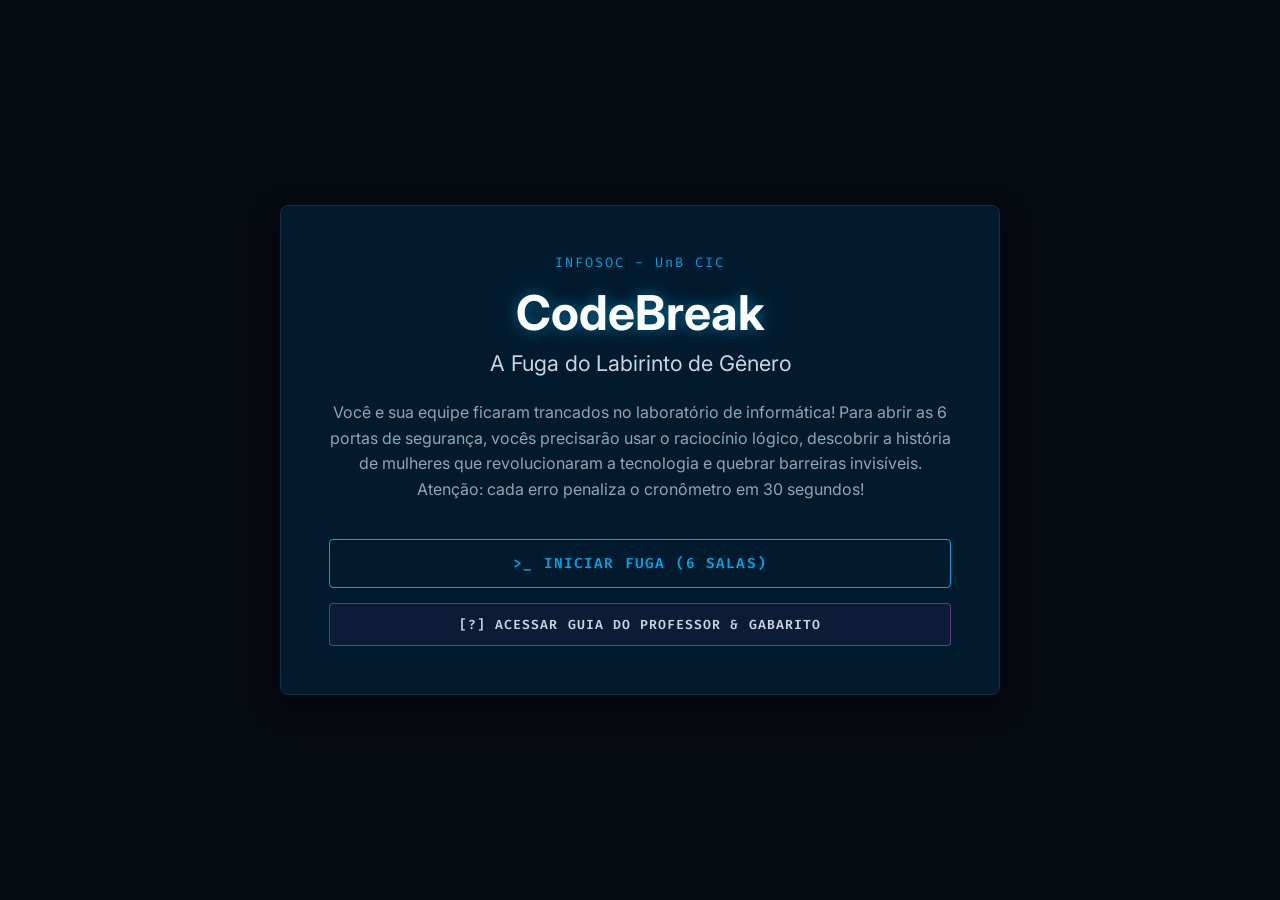
==== commit cb9d0025: "Mais salas e tela de game over" ====
--- a/index.html
+++ b/index.html
@@ -18,7 +18,7 @@
             <span id="room-title-badge" class="mono-text">SALA_01:<strong class="highlight-cyan">INFÂNCIA</strong></span>
         </div>
 
-        <!-- Indicador de Progresso das 4 Salas -->
+        <!-- Indicador de Progresso das 6 Salas -->
         <div class="progress-steps mono-text">
             <span id="step-1" class="step-pill active">01</span>
             <span class="step-line"></span>
@@ -27,13 +27,17 @@
             <span id="step-3" class="step-pill">03</span>
             <span class="step-line"></span>
             <span id="step-4" class="step-pill">04</span>
+            <span class="step-line"></span>
+            <span id="step-5" class="step-pill">05</span>
+            <span class="step-line"></span>
+            <span id="step-6" class="step-pill">06</span>
         </div>
 
         <div class="top-controls">
             <button id="btn-sound" class="sound-toggle mono-text" title="Ativar/Desativar Efeitos Sonoros">
                 [SOM: ON]
             </button>
-            <div id="timer-display" class="timer-box mono-text">15:00</div>
+            <div id="timer-display" class="timer-box mono-text">20:00</div>
         </div>
     </header>
 
@@ -45,12 +49,12 @@
             <h1 class="main-title">CodeBreak</h1>
             <h2 class="sub-title">A Fuga do Labirinto de Gênero</h2>
             <p class="description-text">
-                Você e sua equipe ficaram trancados no laboratório de informática! Para abrir as 4 portas de segurança, vocês precisarão usar o raciocínio lógico, descobrir a história de mulheres que revolucionaram a tecnologia e quebrar barreiras invisíveis. Atenção: cada erro penaliza o cronômetro em 30 segundos!
+                Você e sua equipe ficaram trancados no laboratório de informática! Para abrir as 6 portas de segurança, vocês precisarão usar o raciocínio lógico, descobrir a história de mulheres que revolucionaram a tecnologia e quebrar barreiras invisíveis. Atenção: cada erro penaliza o cronômetro em 30 segundos!
             </p>
             
             <div class="start-actions">
                 <button id="btn-start" class="cyber-btn btn-cyan mono-text">
-                    &gt;_ INICIAR FUGA (4 SALAS)
+                    &gt;_ INICIAR FUGA (6 SALAS)
                 </button>
                 <button id="btn-open-guide" class="cyber-btn btn-purple-outline mono-text">
                     [?] ACESSAR GUIA DO PROFESSOR &amp; GABARITO
@@ -58,7 +62,7 @@
             </div>
         </section>
 
-        <!-- TELA DINÂMICA DE SALAS (SALA 01 A SALA 04) -->
+        <!-- TELA DINÂMICA DE SALAS (SALA 01 A SALA 06) -->
         <section id="room-screen" class="room-grid hidden">
             
             <!-- Coluna Esquerda: Contexto Histórico e Barreira -->
@@ -128,12 +132,32 @@
             </div>
         </section>
 
+        <!-- TELA DE GAME OVER (TEMPO ESGOTADO) -->
+        <section id="gameover-screen" class="screen-card gameover-card hidden">
+            <div class="status-badge-red mono-text">SISTEMA BLOQUEADO // TEMPO ESGOTADO</div>
+            <h1 class="gameover-title">O Tempo Acabou!</h1>
+            <p class="gameover-subtitle">
+                O laboratório permaneceu trancado e o cronômetro zerou. Erros excessivos ou falhas de tempo encerraram a simulação.
+            </p>
+
+            <div class="stats-box gameover-stats">
+                <h3 class="stats-header mono-text">&gt; PROTOCOLO DE RECUPERAÇÃO:</h3>
+                <p class="guide-text">
+                    Não desista! Revise o <strong>Guia do Professor</strong> na tela inicial para conferir dicas sobre o pensamento computacional e tente novamente para resgatar o legado das pioneiras da TI.
+                </p>
+            </div>
+
+            <button id="btn-retry" class="cyber-btn btn-red mono-text">
+                &gt;_ TENTAR NOVAMENTE
+            </button>
+        </section>
+
         <!-- TELA DE VITÓRIA FINAL -->
         <section id="victory-screen" class="screen-card victory-card hidden">
             <div class="status-badge mono-text">LABORATÓRIO DESBLOQUEADO // FUGA CONCLUÍDA</div>
             <h1 class="victory-title">Vocês Escaparam do Labirinto!</h1>
             <p class="victory-subtitle">
-                Sua equipe desvendou os 4 desafios lógicos restando <span id="final-time" class="highlight-cyan mono-text">00:00</span> no cronômetro.
+                Sua equipe desvendou os 6 desafios lógicos restando <span id="final-time" class="highlight-cyan mono-text">00:00</span> no cronômetro.
             </p>
 
             <div class="stats-box">
@@ -141,19 +165,27 @@
                 <ul class="stats-list">
                     <li>
                         <span class="bullet-cyan">■</span>
-                        <div><strong>Sala 1 (Infância &amp; Ada Lovelace):</strong> Mulheres criaram o 1º algoritmo da história e programaram os primeiros computadores (ENIAC), mas nos anos 80 o marketing passou a vender computadores apenas como "brinquedos de menino".</div>
-                    </li>
-                    <li>
-                        <span class="bullet-cyan">■</span>
-                        <div><strong>Sala 2 (Ensino Médio &amp; Grace Hopper):</strong> É entre os 14 e 18 anos que muitas garotas desistem das Exatas por falta de incentivo. Hoje, menos de 20% das turmas de computação no Brasil são formadas por mulheres (INEP/SBC)[cite: 3, 6].</div>
-                    </li>
-                    <li>
-                        <span class="bullet-cyan">■</span>
-                        <div><strong>Sala 3 (Faculdade/Carreira &amp; Margaret Hamilton):</strong> Mesmo tendo levado o ser humano à Lua, as mulheres ainda enfrentam o <em>Efeito Tesoura</em>: apenas 15% a 20% concluem os cursos de TI e poucas chegam a cargos de chefia[cite: 5, 6].</div>
-                    </li>
-                    <li>
-                        <span class="bullet-cyan">■</span>
-                        <div><strong>Sala 4 (Futuro Plural &amp; Inteligência Artificial):</strong> Para que as IAs e tecnologias não sejam injustas ou preconceituosas, a TI precisa ir além do binário, acolhendo pessoas trans, não-binárias e toda a diversidade da sociedade[cite: 5, 6].</div>
+                        <div><strong>Sala 1 (Infância &amp; Ada Lovelace):</strong> Mulheres criaram o 1º algoritmo da história, mas nos anos 80 o marketing passou a vender computadores apenas como brinquedos de menino.</div>
+                    </li>
+                    <li>
+                        <span class="bullet-cyan">■</span>
+                        <div><strong>Sala 2 (ENIAC &amp; As Programadoras):</strong> Nos anos 40, matemáticas como Betty Holberton programaram o primeiro computador eletrônico gigante sem manuais, abrindo a era digital.</div>
+                    </li>
+                    <li>
+                        <span class="bullet-cyan">■</span>
+                        <div><strong>Sala 3 (Ensino Médio &amp; Grace Hopper):</strong> É entre os 14 e 18 anos que muitas garotas desistem das Exatas. Hoje, menos de 20% das turmas de computação no Brasil são formadas por mulheres.</div>
+                    </li>
+                    <li>
+                        <span class="bullet-cyan">■</span>
+                        <div><strong>Sala 4 (Universidade &amp; Margaret Hamilton):</strong> Mulheres enfrentam o Efeito Tesoura: apenas 15% a 20% concluem os cursos de TI e poucas chegam a cargos de chefia.</div>
+                    </li>
+                    <li>
+                        <span class="bullet-cyan">■</span>
+                        <div><strong>Sala 5 (Computação Desplugada &amp; Inclusão):</strong> Metodologias ativas permitem ensinar lógica e algoritmos em escolas públicas sem computadores, democratizando o acesso.</div>
+                    </li>
+                    <li>
+                        <span class="bullet-cyan">■</span>
+                        <div><strong>Sala 6 (Sociedade &amp; Inteligência Artificial):</strong> Para que as IAs não sejam preconceituosas, a TI precisa ir além do binário, acolhendo pessoas trans, não-binárias e toda a diversidade.</div>
                     </li>
                 </ul>
             </div>
@@ -170,7 +202,7 @@
         <div class="modal-card">
             <div class="modal-header">
                 <div>
-                    <span class="phase-tag mono-text">MATERIAL PEDAGÓGICO DOCENTE // INFOSOC UnB[cite: 1, 6]</span>
+                    <span class="phase-tag mono-text">MATERIAL PEDAGÓGICO DOCENTE // INFOSOC UnB</span>
                     <h2 id="modal-title" class="modal-title mono-text">Guia do Professor &amp; Gabarito Oficial</h2>
                 </div>
                 <button id="btn-close-guide" class="close-modal-btn mono-text" title="Fechar Guia">[X] FECHAR</button>
@@ -181,47 +213,63 @@
                 <div class="guide-section">
                     <h3 class="guide-heading mono-text">&gt; 1. OBJETIVO PEDAGÓGICO E APLICAÇÃO</h3>
                     <p>
-                        Desenvolvido para estudantes do <strong>Ensino Médio (14 a 18 anos)</strong>[cite: 4, 6], o escape room <em>CodeBreak</em> exercita o pensamento computacional (reconhecimento de padrões, representação simbólica, lógica booleana e auditoria algorítmica) sem exigir conhecimento prévio de código[cite: 4, 6].
+                        Desenvolvido para estudantes do <strong>Ensino Médio (14 a 18 anos)</strong>, o escape room <em>CodeBreak</em> exercita o pensamento computacional (reconhecimento de padrões, representação simbólica, lógica booleana e computação desplugada) sem exigir conhecimento prévio de código.
                     </p>
                     <p>
-                        <strong>Tempo sugerido:</strong> 15 minutos de jogo em duplas ou trios + 15 minutos de debate coletivo (<em>debriefing</em>). Cada erro no terminal acarreta uma penalidade de 30 segundos no cronômetro[cite: 8].
+                        <strong>Tempo sugerido:</strong> 20 minutos de jogo em duplas ou trios + 15 minutos de debate coletivo (<em>debriefing</em>). Cada erro no terminal acarreta uma penalidade de 30 segundos no cronômetro.
                     </p>
                 </div>
 
                 <!-- Seção 2: Gabarito Comentado -->
                 <div class="guide-section">
-                    <h3 class="guide-heading mono-text">&gt; 2. GABARITO COMENTADO DAS 4 SALAS</h3>
+                    <h3 class="guide-heading mono-text">&gt; 2. GABARITO COMENTADO DAS 6 SALAS</h3>
                     <div class="answer-grid">
                         <div class="answer-item">
                             <div class="answer-top mono-text">
-                                <span>SALA 01: Infância (Ada Lovelace)[cite: 7]</span>
+                                <span>SALA 01: Infância (Ada Lovelace)</span>
                                 <span class="answer-key">SENHA: 1000</span>
                             </div>
-                            <p><strong>Lógica:</strong> Reconhecimento de padrões e deslocamento à esquerda (<em>bit shift</em>). O número <code>1</code> move-se uma casa para a esquerda a cada linha (0001 &rarr; 0010 &rarr; 0100 &rarr; <strong>1000</strong>).</p>
-                        </div>
-
-                        <div class="answer-item">
-                            <div class="answer-top mono-text">
-                                <span>SALA 02: Ensino Médio (Grace Hopper)[cite: 3, 6]</span>
+                            <p><strong>Lógica:</strong> Reconhecimento de padrões e deslocamento à esquerda (<em>bit shift</em>). O número <code>1</code> move-se uma casa para a esquerda a cada linha.</p>
+                        </div>
+
+                        <div class="answer-item">
+                            <div class="answer-top mono-text">
+                                <span>SALA 02: ENIAC (Decodificação)</span>
+                                <span class="answer-key">SENHA: ENIAC</span>
+                            </div>
+                            <p><strong>Lógica:</strong> Correspondência de símbolos e decodificação alfanumérica baseada na história das primeiras programadoras.</p>
+                        </div>
+
+                        <div class="answer-item">
+                            <div class="answer-top mono-text">
+                                <span>SALA 03: Ensino Médio (Grace Hopper)</span>
                                 <span class="answer-key">SENHA: BUG</span>
                             </div>
-                            <p><strong>Lógica:</strong> Abstração e tradução simbólica (conceito de compilador/ASCII). Cruzando as 3 sequências binárias com o dicionário fornecido: <code>01000010</code> (B), <code>01010101</code> (U) e <code>01000111</code> (G).</p>
-                        </div>
-
-                        <div class="answer-item">
-                            <div class="answer-top mono-text">
-                                <span>SALA 03: Universidade (Margaret Hamilton)[cite: 5, 6]</span>
+                            <p><strong>Lógica:</strong> Tradução simbólica e binária cruzada com o dicionário de compiladores.</p>
+                        </div>
+
+                        <div class="answer-item">
+                            <div class="answer-top mono-text">
+                                <span>SALA 04: Universidade (Margaret Hamilton)</span>
                                 <span class="answer-key">SENHA: 11</span>
                             </div>
-                            <p><strong>Lógica:</strong> Filtragem condicional com operador lógico <code>E</code> (AND). O único processo que satisfaz simultaneamente <em>Essencial == SIM</em> e <em>Prioridade &gt; 90</em> é o Motor de Pouso (<strong>ID 11</strong>, Prioridade 95).</p>
-                        </div>
-
-                        <div class="answer-item">
-                            <div class="answer-top mono-text">
-                                <span>SALA 04: Sociedade &amp; IA (Visão Não-Binária)[cite: 5, 6]</span>
+                            <p><strong>Lógica:</strong> Filtragem booleana com operador E (AND) identificando o processo crítico.</p>
+                        </div>
+
+                        <div class="answer-item">
+                            <div class="answer-top mono-text">
+                                <span>SALA 05: Desplugada (Labirinto de Vetores)</span>
+                                <span class="answer-key">SENHA: 8</span>
+                            </div>
+                            <p><strong>Lógica:</strong> Execução de algoritmo de navegação espacial passo a passo numa matriz numérica 3x3.</p>
+                        </div>
+
+                        <div class="answer-item">
+                            <div class="answer-top mono-text">
+                                <span>SALA 06: Sociedade &amp; IA (Visão Plural)</span>
                                 <span class="answer-key">SENHA: PLURAL</span>
                             </div>
-                            <p><strong>Lógica:</strong> Auditoria de viés algorítmico e interpretação crítica. Substitui a restrição binária do sistema pelo conceito-chave destacado na fundamentação: uma tecnologia <strong>PLURAL</strong>[cite: 5, 6].</p>
+                            <p><strong>Lógica:</strong> Auditoria de viés algorítmico superando a visão puramente binária.</p>
                         </div>
                     </div>
                 </div>
@@ -231,13 +279,13 @@
                     <h3 class="guide-heading mono-text">&gt; 3. ROTEIRO DE DEBATE PÓS-JOGO (DEBRIEFING)</h3>
                     <ul class="guide-list">
                         <li>
-                            <strong>Pergunta 1 (Estereótipos na Infância):</strong> <em>"Por que aprendemos na escola sobre tantos cientistas homens, mas quase nunca ouvimos que o primeiro algoritmo da história foi criado por uma mulher (Ada Lovelace)[cite: 3, 7]?"</em>
+                            <strong>Pergunta 1 (Pressão do Cronômetro e Erros):</strong> <em>"Durante o jogo, cada erro custava 30 segundos preciosos e gerava frustração. Como essa sensação de 'não saber de primeira' se parece com o receio que muitas alunas no Ensino Médio sentem ao achar que 'não levam jeito' para Exatas?"</em>
                         </li>
                         <li>
-                            <strong>Pergunta 2 (Gargalo no Ensino Médio e Efeito Tesoura):</strong> <em>"Menos de 20% das matrículas em TI no Brasil são femininas (INEP/SBC)[cite: 3, 6]. Quais barreiras invisíveis fazem garotas de 14 a 18 anos acharem que computação 'não é para elas'[cite: 3, 4]?"</em>
+                            <strong>Pergunta 2 (O Peso dos Modelos e Referências):</strong> <em>"Passamos por Ada Lovelace, Grace Hopper e Margaret Hamilton. Por que a ausência dessas referências femininas na história escolar faz com que meninas de 14 a 18 anos acreditem que a computação não é um espaço para elas?"</em>
                         </li>
                         <li>
-                            <strong>Pergunta 3 (Além da Visão Binária e IA):</strong> <em>"Se uma Inteligência Artificial que seleciona currículos ou reconhece rostos for programada apenas por um grupo homogêneo, como isso afeta mulheres, pessoas negras, trans e não-binárias[cite: 5, 6]?"</em>
+                            <strong>Pergunta 3 (A Barreira do Binário na IA):</strong> <em>"Na última sala, abrimos a porta tirando o sistema do padrão estrito e adotando uma visão 'plural'. Se uma Inteligência Artificial for programada sem diversidade, que tipos de pessoas e realidades ela automaticamente exclui no mundo real?"</em>
                         </li>
                     </ul>
                 </div>
--- a/style.css
+++ b/style.css
@@ -68,16 +68,16 @@
     color: var(--neon-cyan);
 }
 
-/* Indicador de Progresso das 4 Salas */
+/* Indicador de Progresso das 6 Salas */
 .progress-steps {
     display: flex;
     align-items: center;
-    gap: 0.4rem;
+    gap: 0.35rem;
 }
 
 .step-pill {
-    font-size: 0.75rem;
-    padding: 0.2rem 0.55rem;
+    font-size: 0.7rem;
+    padding: 0.2rem 0.45rem;
     border-radius: 4px;
     border: 1px solid var(--border-subtle);
     color: var(--text-muted);
@@ -98,7 +98,7 @@
 }
 
 .step-line {
-    width: 16px;
+    width: 12px;
     height: 1px;
     background: var(--border-subtle);
 }
@@ -476,9 +476,25 @@
     box-shadow: 0 0 15px rgba(0, 138, 82, 0.5);
 }
 
-/* Estilos da Tela de Vitória */
+.btn-red {
+    border: 1px solid var(--error-red);
+    color: var(--error-red);
+}
+
+.btn-red:hover {
+    background: var(--error-red);
+    color: #FFFFFF;
+    box-shadow: 0 0 15px rgba(239, 68, 68, 0.5);
+}
+
+/* Estilos da Tela de Game Over e Vitória */
 .victory-card {
     border-color: var(--unb-green);
+}
+
+.gameover-card {
+    border-color: var(--error-red);
+    box-shadow: 0 0 30px rgba(239, 68, 68, 0.2);
 }
 
 .status-badge {
@@ -492,13 +508,24 @@
     margin-bottom: 1rem;
 }
 
-.victory-title {
+.status-badge-red {
+    display: inline-block;
+    background: rgba(239, 68, 68, 0.15);
+    border: 1px solid var(--error-red);
+    color: #F87171;
+    padding: 0.35rem 0.85rem;
+    border-radius: 4px;
+    font-size: 0.8rem;
+    margin-bottom: 1rem;
+}
+
+.victory-title, .gameover-title {
     font-size: 2.2rem;
     color: #FFFFFF;
     margin-bottom: 0.75rem;
 }
 
-.victory-subtitle {
+.victory-subtitle, .gameover-subtitle {
     color: #CBD5E1;
     font-size: 0.95rem;
     margin-bottom: 2rem;
@@ -511,6 +538,17 @@
     padding: 1.5rem;
     text-align: left;
     margin-bottom: 2rem;
+}
+
+.gameover-stats {
+    border-color: var(--error-red);
+}
+
+.guide-text {
+    color: #CBD5E1;
+    font-size: 0.9rem;
+    line-height: 1.6;
+    margin-bottom: 0;
 }
 
 .stats-header {
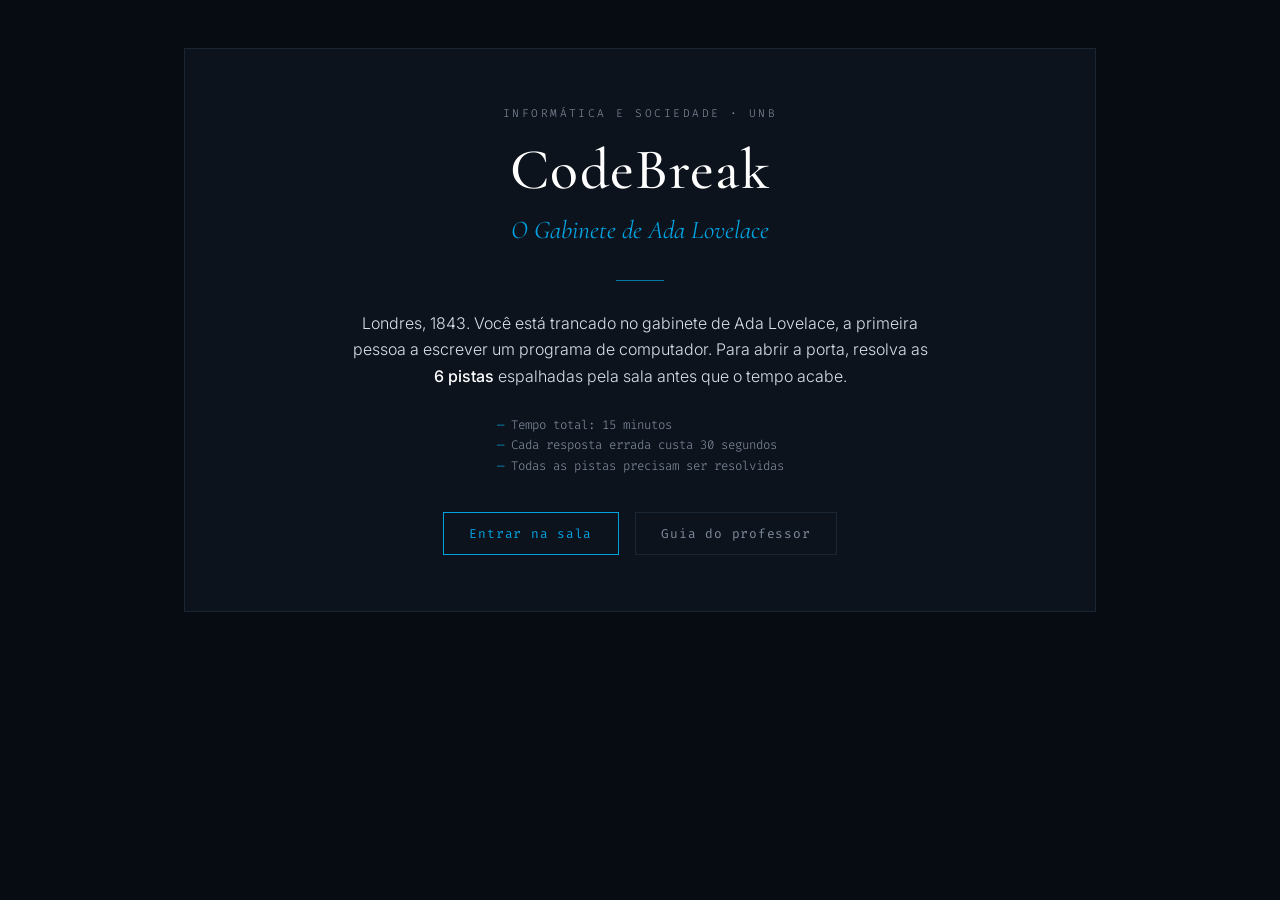
==== commit 63431af5: "novo visual com apenas uma sala" ====
--- a/index.html
+++ b/index.html
@@ -3,303 +3,123 @@
 <head>
     <meta charset="UTF-8">
     <meta name="viewport" content="width=device-width, initial-scale=1.0">
-    <title>CodeBreak: A Fuga do Labirinto de Gênero</title>
-    <!-- Fontes: Inter (Sem serifa) e Fira Code (Monoespaçada) -->
-    <link href="https://fonts.googleapis.com/css2?family=Fira+Code:wght@400;600;700&family=Inter:wght@300;400;600;700&display=swap" rel="stylesheet">
-    <!-- Importação do CSS separado -->
+    <title>CodeBreak · O Gabinete de Ada Lovelace</title>
+    <link href="https://fonts.googleapis.com/css2?family=Cormorant+Garamond:wght@400;500;600&family=Fira+Code:wght@400;500&family=Inter:wght@300;400;500;600&display=swap" rel="stylesheet">
     <link rel="stylesheet" href="style.css">
 </head>
 <body>
 
-    <!-- CABEÇALHO SUPERIOR (Visível nas salas) -->
+    <!-- Barra superior (visível durante o jogo) -->
     <header id="top-bar" class="top-bar hidden">
-        <div class="room-indicator">
-            <span class="status-dot"></span>
-            <span id="room-title-badge" class="mono-text">SALA_01:<strong class="highlight-cyan">INFÂNCIA</strong></span>
+        <span class="brand mono">CodeBreak <span class="muted">/ Ada Lovelace</span></span>
+        <div class="top-center">
+            <span id="progress-text" class="mono">0 / 6</span>
+            <div class="progress-track"><div id="progress-fill" class="progress-fill"></div></div>
         </div>
-
-        <!-- Indicador de Progresso das 6 Salas -->
-        <div class="progress-steps mono-text">
-            <span id="step-1" class="step-pill active">01</span>
-            <span class="step-line"></span>
-            <span id="step-2" class="step-pill">02</span>
-            <span class="step-line"></span>
-            <span id="step-3" class="step-pill">03</span>
-            <span class="step-line"></span>
-            <span id="step-4" class="step-pill">04</span>
-            <span class="step-line"></span>
-            <span id="step-5" class="step-pill">05</span>
-            <span class="step-line"></span>
-            <span id="step-6" class="step-pill">06</span>
-        </div>
-
         <div class="top-controls">
-            <button id="btn-sound" class="sound-toggle mono-text" title="Ativar/Desativar Efeitos Sonoros">
-                [SOM: ON]
-            </button>
-            <div id="timer-display" class="timer-box mono-text">20:00</div>
+            <button id="btn-sound" class="link-btn mono" title="Ativar/Desativar sons">som: on</button>
+            <div id="timer-display" class="timer mono">15:00</div>
         </div>
     </header>
 
-    <main class="main-container">
+    <main class="container">
 
-        <!-- TELA DE INÍCIO -->
-        <section id="start-screen" class="screen-card start-card">
-            <p class="mono-text subtitle-tag">INFOSOC - UnB CIC</p>
-            <h1 class="main-title">CodeBreak</h1>
-            <h2 class="sub-title">A Fuga do Labirinto de Gênero</h2>
-            <p class="description-text">
-                Você e sua equipe ficaram trancados no laboratório de informática! Para abrir as 6 portas de segurança, vocês precisarão usar o raciocínio lógico, descobrir a história de mulheres que revolucionaram a tecnologia e quebrar barreiras invisíveis. Atenção: cada erro penaliza o cronômetro em 30 segundos!
+        <!-- INÍCIO -->
+        <section id="start-screen" class="panel center">
+            <p class="eyebrow mono">Informática e Sociedade · UnB</p>
+            <h1 class="title">CodeBreak</h1>
+            <h2 class="subtitle">O Gabinete de Ada Lovelace</h2>
+            <div class="rule"></div>
+            <p class="lead">
+                Londres, 1843. Você está trancado no gabinete de Ada Lovelace, a primeira pessoa a escrever
+                um programa de computador. Para abrir a porta, resolva as <strong>6 pistas</strong> espalhadas
+                pela sala antes que o tempo acabe.
             </p>
-            
-            <div class="start-actions">
-                <button id="btn-start" class="cyber-btn btn-cyan mono-text">
-                    &gt;_ INICIAR FUGA (6 SALAS)
-                </button>
-                <button id="btn-open-guide" class="cyber-btn btn-purple-outline mono-text">
-                    [?] ACESSAR GUIA DO PROFESSOR &amp; GABARITO
-                </button>
+            <ul class="rules mono">
+                <li>Tempo total: 15 minutos</li>
+                <li>Cada resposta errada custa 30 segundos</li>
+                <li>Todas as pistas precisam ser resolvidas</li>
+            </ul>
+            <div class="actions">
+                <button id="btn-start" class="btn primary mono">Entrar na sala</button>
+                <button id="btn-open-guide" class="btn ghost mono">Guia do professor</button>
             </div>
         </section>
 
-        <!-- TELA DINÂMICA DE SALAS (SALA 01 A SALA 06) -->
-        <section id="room-screen" class="room-grid hidden">
-            
-            <!-- Coluna Esquerda: Contexto Histórico e Barreira -->
-            <div class="lore-card">
-                <div class="lore-header">
-                    <span id="room-phase-tag" class="phase-tag mono-text">FASE DA VIDA: INFÂNCIA &amp; BRINQUEDOS</span>
-                    <h2 id="room-target-title" class="target-title mono-text">Pioneira: Ada Lovelace</h2>
-                </div>
-                <hr class="divider">
-                <div id="room-lore-content" class="lore-content">
-                    <!-- Preenchido dinamicamente pelo script.js -->
-                </div>
+        <!-- SALA -->
+        <section id="room-screen" class="hidden">
+            <div class="room-intro">
+                <p class="eyebrow mono">O gabinete</p>
+                <p class="lead small">
+                    Filha do poeta Lord Byron, <strong>Ada Lovelace</strong> (1815–1852) uniu matemática e imaginação.
+                    Ao traduzir um artigo sobre a Máquina Analítica de Charles Babbage, acrescentou notas
+                    que continham o primeiro algoritmo da história. Ela via nas máquinas mais que cálculo:
+                    via a possibilidade de criar. Encontre as pistas que ela deixou.
+                </p>
             </div>
 
-            <!-- Coluna Direita: Desafio e Terminal -->
-            <div class="challenge-column">
-                
-                <!-- Caixa do Enigma -->
-                <div class="puzzle-card">
-                    <div class="puzzle-header-row">
-                        <div class="puzzle-header mono-text">
-                            <svg class="lock-icon" viewBox="0 0 24 24" fill="none" stroke="currentColor" stroke-width="2">
-                                <rect x="3" y="11" width="18" height="11" rx="2" ry="2"></rect>
-                                <path d="M7 11V7a5 5 0 0 1 10 0v4"></path>
-                            </svg>
-                            <span id="puzzle-exe-name">CADEADO_LÓGICO.exe</span>
-                        </div>
-                        <button id="btn-hint" class="hint-btn mono-text">? Pedir_Pista</button>
-                    </div>
+            <div id="clues-grid" class="clues-grid"></div>
 
-                    <p id="puzzle-instructions" class="puzzle-instructions mono-text">
-                        <!-- Instruções preenchidas via JS -->
-                    </p>
-                    
-                    <div id="matrix-box" class="matrix-box mono-text">
-                        <!-- Enigma visual preenchido via JS -->
-                    </div>
+            <p id="feedback" class="feedback mono hidden"></p>
+        </section>
 
-                    <!-- Feedback de Transição entre Salas -->
-                    <div id="transition-msg" class="transition-box mono-text hidden">
-                        [PORTA DESTRAVADA]: Avançando para o próximo nível...
-                    </div>
-
-                    <!-- Pista Dinâmica (Oculta por padrão) -->
-                    <div id="hint-box" class="hint-box mono-text hidden">
-                        <!-- Dica preenchida via JS -->
-                    </div>
-                </div>
-
-                <!-- Caixa de Input de Senha -->
-                <div class="terminal-card">
-                    <label id="terminal-label" for="code-input" class="terminal-comment mono-text">
-                        // Digite a resposta abaixo para destravar a porta
-                    </label>
-                    <div id="input-wrapper" class="input-line mono-text">
-                        <span class="prompt-arrow">&gt;</span>
-                        <input type="text" id="code-input" maxlength="12" placeholder="0 0 0 0" autocomplete="off">
-                    </div>
-                    <p id="error-msg" class="error-text mono-text hidden">
-                        [ACESSO NEGADO]: Resposta incorreta. [-30s no cronômetro!]
-                    </p>
-                    <button id="btn-submit" class="cyber-btn btn-purple mono-text">
-                        &gt;_ TESTAR SENHA
-                    </button>
-                </div>
-
+        <!-- TEMPO ESGOTADO -->
+        <section id="gameover-screen" class="panel center hidden">
+            <p class="eyebrow mono danger">Tempo esgotado</p>
+            <h1 class="title small-title">A porta permaneceu trancada</h1>
+            <div class="rule"></div>
+            <p class="lead">
+                O tempo acabou antes que todas as pistas fossem resolvidas. Releia as dicas,
+                converse com a equipe e tente de novo.
+            </p>
+            <div class="actions">
+                <button id="btn-retry" class="btn primary mono">Tentar novamente</button>
             </div>
         </section>
 
-        <!-- TELA DE GAME OVER (TEMPO ESGOTADO) -->
-        <section id="gameover-screen" class="screen-card gameover-card hidden">
-            <div class="status-badge-red mono-text">SISTEMA BLOQUEADO // TEMPO ESGOTADO</div>
-            <h1 class="gameover-title">O Tempo Acabou!</h1>
-            <p class="gameover-subtitle">
-                O laboratório permaneceu trancado e o cronômetro zerou. Erros excessivos ou falhas de tempo encerraram a simulação.
+        <!-- VITÓRIA -->
+        <section id="victory-screen" class="panel center hidden">
+            <p class="eyebrow mono success">Porta destravada</p>
+            <h1 class="title small-title">Vocês escaparam</h1>
+            <div class="rule"></div>
+            <p class="lead">
+                As 6 pistas foram resolvidas com <span id="final-time" class="accent mono">00:00</span> restando no cronômetro.
             </p>
 
-            <div class="stats-box gameover-stats">
-                <h3 class="stats-header mono-text">&gt; PROTOCOLO DE RECUPERAÇÃO:</h3>
-                <p class="guide-text">
-                    Não desista! Revise o <strong>Guia do Professor</strong> na tela inicial para conferir dicas sobre o pensamento computacional e tente novamente para resgatar o legado das pioneiras da TI.
-                </p>
-            </div>
-
-            <button id="btn-retry" class="cyber-btn btn-red mono-text">
-                &gt;_ TENTAR NOVAMENTE
-            </button>
-        </section>
-
-        <!-- TELA DE VITÓRIA FINAL -->
-        <section id="victory-screen" class="screen-card victory-card hidden">
-            <div class="status-badge mono-text">LABORATÓRIO DESBLOQUEADO // FUGA CONCLUÍDA</div>
-            <h1 class="victory-title">Vocês Escaparam do Labirinto!</h1>
-            <p class="victory-subtitle">
-                Sua equipe desvendou os 6 desafios lógicos restando <span id="final-time" class="highlight-cyan mono-text">00:00</span> no cronômetro.
-            </p>
-
-            <div class="stats-box">
-                <h3 class="stats-header mono-text">&gt; O QUE DESCOBRIMOS NESTA JORNADA (DADOS REAIS):</h3>
-                <ul class="stats-list">
-                    <li>
-                        <span class="bullet-cyan">■</span>
-                        <div><strong>Sala 1 (Infância &amp; Ada Lovelace):</strong> Mulheres criaram o 1º algoritmo da história, mas nos anos 80 o marketing passou a vender computadores apenas como brinquedos de menino.</div>
-                    </li>
-                    <li>
-                        <span class="bullet-cyan">■</span>
-                        <div><strong>Sala 2 (ENIAC &amp; As Programadoras):</strong> Nos anos 40, matemáticas como Betty Holberton programaram o primeiro computador eletrônico gigante sem manuais, abrindo a era digital.</div>
-                    </li>
-                    <li>
-                        <span class="bullet-cyan">■</span>
-                        <div><strong>Sala 3 (Ensino Médio &amp; Grace Hopper):</strong> É entre os 14 e 18 anos que muitas garotas desistem das Exatas. Hoje, menos de 20% das turmas de computação no Brasil são formadas por mulheres.</div>
-                    </li>
-                    <li>
-                        <span class="bullet-cyan">■</span>
-                        <div><strong>Sala 4 (Universidade &amp; Margaret Hamilton):</strong> Mulheres enfrentam o Efeito Tesoura: apenas 15% a 20% concluem os cursos de TI e poucas chegam a cargos de chefia.</div>
-                    </li>
-                    <li>
-                        <span class="bullet-cyan">■</span>
-                        <div><strong>Sala 5 (Computação Desplugada &amp; Inclusão):</strong> Metodologias ativas permitem ensinar lógica e algoritmos em escolas públicas sem computadores, democratizando o acesso.</div>
-                    </li>
-                    <li>
-                        <span class="bullet-cyan">■</span>
-                        <div><strong>Sala 6 (Sociedade &amp; Inteligência Artificial):</strong> Para que as IAs não sejam preconceituosas, a TI precisa ir além do binário, acolhendo pessoas trans, não-binárias e toda a diversidade.</div>
-                    </li>
+            <div class="facts">
+                <h3 class="eyebrow mono">O que descobrimos</h3>
+                <ul>
+                    <li><strong>1843:</strong> Ada publicou a Nota G, considerada o primeiro algoritmo feito para ser executado por uma máquina.</li>
+                    <li><strong>Visão:</strong> ela previu que máquinas poderiam manipular símbolos, música e arte, e não só números.</li>
+                    <li><strong>Hoje:</strong> mulheres são minoria nos cursos de computação, embora a área tenha sido iniciada por uma delas.</li>
                 </ul>
             </div>
 
-            <button id="btn-restart" class="cyber-btn btn-green mono-text">
-                &gt;_ JOGAR NOVAMENTE
-            </button>
+            <div class="actions">
+                <button id="btn-restart" class="btn primary mono">Jogar novamente</button>
+            </div>
         </section>
-
     </main>
 
-    <!-- MODAL: GUIA DO PROFESSOR & GABARITO -->
-    <div id="teacher-modal" class="modal-overlay hidden" role="dialog" aria-modal="true" aria-labelledby="modal-title">
-        <div class="modal-card">
-            <div class="modal-header">
-                <div>
-                    <span class="phase-tag mono-text">MATERIAL PEDAGÓGICO DOCENTE // INFOSOC UnB</span>
-                    <h2 id="modal-title" class="modal-title mono-text">Guia do Professor &amp; Gabarito Oficial</h2>
-                </div>
-                <button id="btn-close-guide" class="close-modal-btn mono-text" title="Fechar Guia">[X] FECHAR</button>
+    <!-- GUIA DO PROFESSOR -->
+    <div id="teacher-modal" class="modal hidden">
+        <div class="modal-box">
+            <div class="modal-head">
+                <h2 class="subtitle">Guia do professor</h2>
+                <button id="btn-close-guide" class="link-btn mono">fechar ✕</button>
             </div>
-
-            <div class="modal-body">
-                <!-- Seção 1: Proposta e Aplicação -->
-                <div class="guide-section">
-                    <h3 class="guide-heading mono-text">&gt; 1. OBJETIVO PEDAGÓGICO E APLICAÇÃO</h3>
-                    <p>
-                        Desenvolvido para estudantes do <strong>Ensino Médio (14 a 18 anos)</strong>, o escape room <em>CodeBreak</em> exercita o pensamento computacional (reconhecimento de padrões, representação simbólica, lógica booleana e computação desplugada) sem exigir conhecimento prévio de código.
-                    </p>
-                    <p>
-                        <strong>Tempo sugerido:</strong> 20 minutos de jogo em duplas ou trios + 15 minutos de debate coletivo (<em>debriefing</em>). Cada erro no terminal acarreta uma penalidade de 30 segundos no cronômetro.
-                    </p>
-                </div>
-
-                <!-- Seção 2: Gabarito Comentado -->
-                <div class="guide-section">
-                    <h3 class="guide-heading mono-text">&gt; 2. GABARITO COMENTADO DAS 6 SALAS</h3>
-                    <div class="answer-grid">
-                        <div class="answer-item">
-                            <div class="answer-top mono-text">
-                                <span>SALA 01: Infância (Ada Lovelace)</span>
-                                <span class="answer-key">SENHA: 1000</span>
-                            </div>
-                            <p><strong>Lógica:</strong> Reconhecimento de padrões e deslocamento à esquerda (<em>bit shift</em>). O número <code>1</code> move-se uma casa para a esquerda a cada linha.</p>
-                        </div>
-
-                        <div class="answer-item">
-                            <div class="answer-top mono-text">
-                                <span>SALA 02: ENIAC (Decodificação)</span>
-                                <span class="answer-key">SENHA: ENIAC</span>
-                            </div>
-                            <p><strong>Lógica:</strong> Correspondência de símbolos e decodificação alfanumérica baseada na história das primeiras programadoras.</p>
-                        </div>
-
-                        <div class="answer-item">
-                            <div class="answer-top mono-text">
-                                <span>SALA 03: Ensino Médio (Grace Hopper)</span>
-                                <span class="answer-key">SENHA: BUG</span>
-                            </div>
-                            <p><strong>Lógica:</strong> Tradução simbólica e binária cruzada com o dicionário de compiladores.</p>
-                        </div>
-
-                        <div class="answer-item">
-                            <div class="answer-top mono-text">
-                                <span>SALA 04: Universidade (Margaret Hamilton)</span>
-                                <span class="answer-key">SENHA: 11</span>
-                            </div>
-                            <p><strong>Lógica:</strong> Filtragem booleana com operador E (AND) identificando o processo crítico.</p>
-                        </div>
-
-                        <div class="answer-item">
-                            <div class="answer-top mono-text">
-                                <span>SALA 05: Desplugada (Labirinto de Vetores)</span>
-                                <span class="answer-key">SENHA: 8</span>
-                            </div>
-                            <p><strong>Lógica:</strong> Execução de algoritmo de navegação espacial passo a passo numa matriz numérica 3x3.</p>
-                        </div>
-
-                        <div class="answer-item">
-                            <div class="answer-top mono-text">
-                                <span>SALA 06: Sociedade &amp; IA (Visão Plural)</span>
-                                <span class="answer-key">SENHA: PLURAL</span>
-                            </div>
-                            <p><strong>Lógica:</strong> Auditoria de viés algorítmico superando a visão puramente binária.</p>
-                        </div>
-                    </div>
-                </div>
-
-                <!-- Seção 3: Dinâmica de Debate -->
-                <div class="guide-section">
-                    <h3 class="guide-heading mono-text">&gt; 3. ROTEIRO DE DEBATE PÓS-JOGO (DEBRIEFING)</h3>
-                    <ul class="guide-list">
-                        <li>
-                            <strong>Pergunta 1 (Pressão do Cronômetro e Erros):</strong> <em>"Durante o jogo, cada erro custava 30 segundos preciosos e gerava frustração. Como essa sensação de 'não saber de primeira' se parece com o receio que muitas alunas no Ensino Médio sentem ao achar que 'não levam jeito' para Exatas?"</em>
-                        </li>
-                        <li>
-                            <strong>Pergunta 2 (O Peso dos Modelos e Referências):</strong> <em>"Passamos por Ada Lovelace, Grace Hopper e Margaret Hamilton. Por que a ausência dessas referências femininas na história escolar faz com que meninas de 14 a 18 anos acreditem que a computação não é um espaço para elas?"</em>
-                        </li>
-                        <li>
-                            <strong>Pergunta 3 (A Barreira do Binário na IA):</strong> <em>"Na última sala, abrimos a porta tirando o sistema do padrão estrito e adotando uma visão 'plural'. Se uma Inteligência Artificial for programada sem diversidade, que tipos de pessoas e realidades ela automaticamente exclui no mundo real?"</em>
-                        </li>
-                    </ul>
-                </div>
-            </div>
-
-            <div class="modal-footer">
-                <button id="btn-close-guide-bottom" class="cyber-btn btn-cyan mono-text">
-                    &gt;_ ENTENDIDO, VOLTAR À TELA INICIAL
-                </button>
-            </div>
+            <p class="lead small">
+                Atividade em grupo (15 min). Os alunos resolvem 6 pistas independentes, em qualquer ordem.
+                Após o jogo, discuta por que a contribuição de Ada foi apagada por tanto tempo e como
+                representatividade influencia a escolha de carreira.
+            </p>
+            <table class="answers">
+                <thead><tr><th>#</th><th>Pista</th><th>Resposta</th></tr></thead>
+                <tbody id="answers-body"></tbody>
+            </table>
         </div>
     </div>
 
-    <!-- Importação do JavaScript separado -->
     <script src="script.js"></script>
 </body>
-</html>+</html>
--- a/style.css
+++ b/style.css
@@ -1,754 +1,230 @@
-/* Paleta Cromática Auditada (UnB + Conceito Cyber-Pioneiras) */
 :root {
-    --bg-dark: #070B12;
-    --unb-blue: #002B49;
-    --unb-blue-card: rgba(0, 34, 60, 0.65);
-    --equity-purple: #6C2B8A;
-    --purple-glow: #9b4dca;
-    --neon-cyan: #00A3E0;
-    --unb-green: #008A52;
-    --text-main: #E2E8F0;
-    --text-muted: #94A3B8;
-    --border-subtle: #1E293B;
-    --error-red: #EF4444;
-}
-
-* {
-    box-sizing: border-box;
-    margin: 0;
-    padding: 0;
-}
+    --bg: #070B12;
+    --surface: #0D131D;
+    --surface-2: #111A27;
+    --line: #1B2635;
+    --text: #D9E0EA;
+    --muted: #7F8B9C;
+    --cyan: #00A3E0;
+    --purple: #6C2B8A;
+    --green: #008A52;
+    --red: #C0505A;
+}
+
+* { margin: 0; padding: 0; box-sizing: border-box; }
 
 body {
-    background-color: var(--bg-dark);
-    color: var(--text-main);
+    background: var(--bg);
+    color: var(--text);
     font-family: 'Inter', sans-serif;
+    font-weight: 300;
+    line-height: 1.65;
     min-height: 100vh;
-    display: flex;
-    flex-direction: column;
-}
-
-.mono-text {
-    font-family: 'Fira Code', monospace;
-}
-
-.hidden {
-    display: none !important;
-}
-
-/* Barra Superior (Indicador de Sala, Progresso, Som e Cronômetro) */
+}
+
+.mono { font-family: 'Fira Code', monospace; }
+.hidden { display: none !important; }
+.muted { color: var(--muted); }
+.accent { color: var(--cyan); }
+strong { font-weight: 500; color: #fff; }
+
+/* Barra superior */
 .top-bar {
     display: flex;
+    align-items: center;
     justify-content: space-between;
-    align-items: center;
-    padding: 1rem 2.5rem;
-    border-bottom: 1px solid rgba(108, 43, 138, 0.5);
-    background-color: rgba(7, 11, 18, 0.9);
-    flex-wrap: wrap;
-    gap: 1rem;
-}
-
-.room-indicator {
-    display: flex;
-    align-items: center;
-    gap: 0.75rem;
-    font-size: 0.95rem;
-    letter-spacing: 0.05em;
-}
-
-.status-dot {
-    width: 10px;
-    height: 10px;
-    background-color: var(--neon-cyan);
-    border-radius: 50%;
-    box-shadow: 0 0 8px var(--neon-cyan);
-}
-
-.highlight-cyan {
-    color: var(--neon-cyan);
-}
-
-/* Indicador de Progresso das 6 Salas */
-.progress-steps {
-    display: flex;
-    align-items: center;
-    gap: 0.35rem;
-}
-
-.step-pill {
+    gap: 1.5rem;
+    padding: 0.9rem 2rem;
+    border-bottom: 1px solid var(--line);
+    font-size: 0.8rem;
+    position: sticky;
+    top: 0;
+    background: rgba(7, 11, 18, 0.92);
+    backdrop-filter: blur(6px);
+    z-index: 10;
+}
+.brand { letter-spacing: 0.04em; }
+.top-center { display: flex; align-items: center; gap: 0.8rem; color: var(--muted); }
+.progress-track { width: 140px; height: 2px; background: var(--line); }
+.progress-fill { height: 100%; width: 0; background: var(--cyan); transition: width 0.5s ease; }
+.top-controls { display: flex; align-items: center; gap: 1.2rem; }
+.timer { font-size: 1.05rem; letter-spacing: 0.08em; min-width: 3.6rem; text-align: right; }
+.timer.low { color: var(--red); }
+.timer.flash { color: var(--red); }
+
+.link-btn {
+    background: none; border: none; color: var(--muted);
+    font-size: 0.75rem; cursor: pointer; transition: color 0.2s;
+}
+.link-btn:hover { color: var(--text); }
+
+/* Layout */
+.container { max-width: 960px; margin: 0 auto; padding: 3rem 1.5rem 4rem; }
+
+.panel {
+    background: var(--surface);
+    border: 1px solid var(--line);
+    padding: 3.5rem 2.5rem;
+}
+.center { text-align: center; }
+
+.eyebrow {
     font-size: 0.7rem;
-    padding: 0.2rem 0.45rem;
-    border-radius: 4px;
-    border: 1px solid var(--border-subtle);
-    color: var(--text-muted);
-    background: rgba(13, 19, 31, 0.8);
-    transition: all 0.3s ease;
-}
-
-.step-pill.active {
-    border-color: var(--neon-cyan);
-    color: var(--neon-cyan);
-    box-shadow: 0 0 10px rgba(0, 163, 224, 0.3);
-}
-
-.step-pill.completed {
-    border-color: var(--unb-green);
-    background: rgba(0, 138, 82, 0.2);
-    color: #34D399;
-}
-
-.step-line {
-    width: 12px;
-    height: 1px;
-    background: var(--border-subtle);
-}
-
-.top-controls {
-    display: flex;
-    align-items: center;
-    gap: 1rem;
-}
-
-.sound-toggle {
+    letter-spacing: 0.22em;
+    text-transform: uppercase;
+    color: var(--muted);
+    margin-bottom: 1rem;
+}
+.eyebrow.danger { color: var(--red); }
+.eyebrow.success { color: var(--green); }
+
+.title {
+    font-family: 'Cormorant Garamond', serif;
+    font-weight: 500;
+    font-size: 3.6rem;
+    letter-spacing: 0.02em;
+    line-height: 1.1;
+    color: #fff;
+}
+.small-title { font-size: 2.6rem; }
+.subtitle {
+    font-family: 'Cormorant Garamond', serif;
+    font-weight: 400;
+    font-style: italic;
+    font-size: 1.6rem;
+    color: var(--cyan);
+    margin-top: 0.4rem;
+}
+.rule { width: 48px; height: 1px; background: var(--cyan); margin: 1.8rem auto; opacity: 0.7; }
+
+.lead { max-width: 580px; margin: 0 auto 1.6rem; color: var(--text); }
+.lead.small { font-size: 0.92rem; color: #aab4c3; margin: 0 0 2rem; max-width: 720px; }
+
+.rules {
+    list-style: none; display: inline-block; text-align: left;
+    font-size: 0.78rem; color: var(--muted); margin-bottom: 2.2rem;
+}
+.rules li::before { content: "— "; color: var(--cyan); }
+
+.actions { display: flex; justify-content: center; gap: 1rem; flex-wrap: wrap; }
+
+/* Botões */
+.btn {
+    font-size: 0.8rem;
+    letter-spacing: 0.06em;
+    padding: 0.75rem 1.6rem;
     background: transparent;
-    border: 1px solid var(--border-subtle);
-    color: var(--text-muted);
-    padding: 0.4rem 0.75rem;
-    border-radius: 4px;
-    font-size: 0.8rem;
     cursor: pointer;
     transition: all 0.2s;
-}
-
-.sound-toggle:hover {
-    border-color: var(--neon-cyan);
-    color: var(--neon-cyan);
-}
-
-.timer-box {
-    border: 1px solid var(--neon-cyan);
-    color: var(--neon-cyan);
-    padding: 0.4rem 1rem;
-    border-radius: 4px;
-    font-size: 1.25rem;
-    background: rgba(0, 163, 224, 0.08);
-    box-shadow: 0 0 12px rgba(0, 163, 224, 0.2);
-    transition: transform 0.2s, color 0.2s;
-}
-
-.timer-flash {
-    color: var(--error-red) !important;
-    border-color: var(--error-red) !important;
-    transform: scale(1.08);
-}
-
-/* Container Principal */
-.main-container {
-    flex: 1;
-    display: flex;
-    align-items: center;
-    justify-content: center;
-    padding: 2rem;
-}
-
-/* Telas Centralizadas (Início e Vitória) */
-.screen-card {
-    background: var(--unb-blue-card);
-    border: 1px solid var(--border-subtle);
-    border-radius: 8px;
-    padding: 3rem;
-    max-width: 720px;
-    width: 100%;
-    text-align: center;
-    box-shadow: 0 10px 30px rgba(0, 0, 0, 0.5);
-}
-
-.subtitle-tag {
-    color: var(--neon-cyan);
-    font-size: 0.85rem;
-    letter-spacing: 0.15em;
-    margin-bottom: 0.75rem;
-}
-
-.main-title {
-    font-size: 3rem;
-    font-weight: 700;
-    color: #FFFFFF;
-    text-shadow: 0 0 15px rgba(0, 163, 224, 0.6);
-    margin-bottom: 0.5rem;
-}
-
-.sub-title {
-    font-size: 1.35rem;
-    font-weight: 400;
-    color: #CBD5E1;
-    margin-bottom: 1.5rem;
-}
-
-.description-text {
-    color: var(--text-muted);
-    line-height: 1.6;
-    margin-bottom: 2.25rem;
-}
-
-.start-actions {
+    border: 1px solid var(--cyan);
+    color: var(--cyan);
+}
+.btn.primary:hover { background: var(--cyan); color: var(--bg); }
+.btn.ghost { border-color: var(--line); color: var(--muted); }
+.btn.ghost:hover { border-color: var(--muted); color: var(--text); }
+
+/* Sala */
+.room-intro { margin-bottom: 1rem; }
+
+.clues-grid {
+    display: grid;
+    grid-template-columns: repeat(auto-fit, minmax(290px, 1fr));
+    gap: 1.2rem;
+}
+
+.clue {
+    background: var(--surface);
+    border: 1px solid var(--line);
+    padding: 1.6rem;
     display: flex;
     flex-direction: column;
     gap: 0.9rem;
-}
-
-/* Layout de Duas Colunas das Salas */
-.room-grid {
-    display: grid;
-    grid-template-columns: 1fr 1.15fr;
-    gap: 2rem;
-    max-width: 1050px;
-    width: 100%;
-    align-items: start;
-}
-
-/* Cartão da Esquerda: Contexto Histórico */
-.lore-card {
-    background: var(--unb-blue-card);
-    border: 1px solid rgba(0, 163, 224, 0.15);
-    border-left: 4px solid var(--equity-purple);
-    border-radius: 8px;
-    padding: 2rem;
-    box-shadow: 0 8px 24px rgba(0, 0, 0, 0.4);
-}
-
-.phase-tag {
-    display: inline-block;
-    font-size: 0.72rem;
-    color: var(--neon-cyan);
+    transition: border-color 0.3s, opacity 0.3s;
+}
+.clue-head { display: flex; justify-content: space-between; align-items: baseline; }
+.clue-num { font-size: 0.7rem; letter-spacing: 0.2em; color: var(--muted); }
+.clue-title {
+    font-family: 'Cormorant Garamond', serif;
+    font-size: 1.4rem; font-weight: 500; color: #fff; line-height: 1.2;
+}
+.clue-status { font-size: 0.7rem; color: var(--green); }
+.clue-text { font-size: 0.88rem; color: #aab4c3; }
+.clue-puzzle {
+    font-family: 'Fira Code', monospace;
+    font-size: 0.9rem;
+    background: var(--bg);
+    border-left: 2px solid var(--purple);
+    padding: 0.8rem 1rem;
+    line-height: 1.9;
     letter-spacing: 0.08em;
-    margin-bottom: 0.4rem;
-}
-
-.target-title {
-    color: var(--purple-glow);
-    font-size: 1.35rem;
-    font-weight: 600;
-    margin-bottom: 1rem;
-}
-
-.divider {
-    border: none;
-    border-top: 1px solid rgba(255, 255, 255, 0.1);
-    margin-bottom: 1.5rem;
-}
-
-.lore-content p {
-    color: #CBD5E1;
-    line-height: 1.65;
-    margin-bottom: 1.25rem;
-    font-size: 0.95rem;
-}
-
-.lore-content p:last-child {
-    margin-bottom: 0;
-}
-
-.lore-content strong {
-    color: #FFFFFF;
-}
-
-.code-badge {
-    background: rgba(0, 163, 224, 0.15);
-    color: var(--neon-cyan);
-    padding: 0.15rem 0.45rem;
-    border-radius: 4px;
-    font-size: 0.85rem;
-    font-family: 'Fira Code', monospace;
-}
-
-/* Coluna da Direita: Enigma e Input */
-.challenge-column {
-    display: flex;
-    flex-direction: column;
-    gap: 1.5rem;
-}
-
-.puzzle-card, .terminal-card {
-    background: rgba(13, 19, 31, 0.85);
-    border: 1px solid var(--border-subtle);
-    border-radius: 8px;
-    padding: 1.75rem;
-}
-
-.puzzle-header-row {
-    display: flex;
-    justify-content: space-between;
-    align-items: center;
-    margin-bottom: 1rem;
-}
-
-.puzzle-header {
-    display: flex;
-    align-items: center;
-    gap: 0.6rem;
-    color: var(--neon-cyan);
-    font-size: 0.95rem;
-}
-
-.lock-icon {
-    width: 18px;
-    height: 18px;
-}
-
-.hint-btn {
-    background: rgba(108, 43, 138, 0.2);
-    border: 1px solid var(--equity-purple);
-    color: #E2E8F0;
-    padding: 0.25rem 0.65rem;
-    border-radius: 4px;
-    font-size: 0.75rem;
-    cursor: pointer;
-    transition: all 0.2s;
-}
-
-.hint-btn:hover {
-    background: var(--equity-purple);
-    color: #FFFFFF;
-}
-
-.puzzle-instructions {
-    color: var(--text-muted);
-    font-size: 0.88rem;
-    line-height: 1.6;
-    margin-bottom: 1.25rem;
-}
-
-.matrix-box {
-    background: #020408;
-    border: 1px solid #111827;
-    border-radius: 6px;
-    padding: 1.35rem;
-    text-align: center;
-    font-size: 1.05rem;
-    letter-spacing: 0.2em;
-    line-height: 1.85;
-    color: #F8FAFC;
-}
-
-.matrix-box .align-left {
-    text-align: left;
-    letter-spacing: 0.04em;
-    font-size: 0.86rem;
-}
-
-.matrix-placeholder {
-    color: var(--neon-cyan);
-    margin-top: 0.45rem;
-    font-weight: 600;
-}
-
-.transition-box {
-    margin-top: 1rem;
-    padding: 0.75rem 1rem;
-    background: rgba(0, 138, 82, 0.2);
-    border: 1px solid var(--unb-green);
-    color: #34D399;
-    border-radius: 4px;
-    font-size: 0.82rem;
-    text-align: center;
-}
-
-.hint-box {
-    margin-top: 1rem;
-    padding: 0.85rem 1rem;
-    background: rgba(0, 138, 82, 0.12);
-    border-left: 3px solid var(--unb-green);
-    border-radius: 4px;
-    font-size: 0.8rem;
-    color: #CBD5E1;
-    line-height: 1.5;
-}
-
-/* Caixa de Terminal / Senha */
-.terminal-comment {
-    display: block;
-    color: #64748B;
-    font-size: 0.78rem;
-    margin-bottom: 0.75rem;
-}
-
-.input-line {
-    display: flex;
-    align-items: center;
-    background: #04070D;
-    border-bottom: 2px solid var(--equity-purple);
-    padding: 0.75rem 1rem;
-    margin-bottom: 1rem;
-    transition: border-color 0.3s;
-}
-
-.input-line:focus-within {
-    border-bottom-color: var(--neon-cyan);
-}
-
-.prompt-arrow {
-    color: var(--purple-glow);
-    margin-right: 0.75rem;
-    font-weight: bold;
-}
-
-#code-input {
-    background: transparent;
-    border: none;
-    color: var(--neon-cyan);
-    font-family: 'Fira Code', monospace;
-    font-size: 1.1rem;
-    letter-spacing: 0.25em;
-    width: 100%;
-    outline: none;
-    text-transform: uppercase;
-}
-
-#code-input::placeholder {
-    color: rgba(0, 163, 224, 0.3);
-}
-
-.error-text {
-    color: var(--error-red);
-    font-size: 0.8rem;
-    margin-bottom: 1rem;
-}
-
-/* Botões Padrão */
-.cyber-btn {
-    width: 100%;
-    padding: 0.9rem 1.5rem;
-    font-size: 0.9rem;
-    font-weight: 600;
-    letter-spacing: 0.08em;
-    border-radius: 4px;
-    cursor: pointer;
-    transition: all 0.25s ease;
-    background: transparent;
-}
-
-.btn-cyan {
-    border: 1px solid var(--neon-cyan);
-    color: var(--neon-cyan);
-}
-
-.btn-cyan:hover {
-    background: var(--neon-cyan);
-    color: var(--bg-dark);
-    box-shadow: 0 0 15px rgba(0, 163, 224, 0.5);
-}
-
-.btn-purple {
-    border: 1px solid var(--equity-purple);
-    color: #E2E8F0;
-    background: rgba(108, 43, 138, 0.15);
-}
-
-.btn-purple:hover {
-    background: var(--equity-purple);
-    color: #FFFFFF;
-    box-shadow: 0 0 15px rgba(108, 43, 138, 0.6);
-}
-
-.btn-purple-outline {
-    border: 1px solid rgba(155, 77, 202, 0.6);
-    color: #CBD5E1;
-    background: rgba(108, 43, 138, 0.1);
-    font-size: 0.82rem;
-    padding: 0.75rem 1.25rem;
-}
-
-.btn-purple-outline:hover {
-    border-color: var(--purple-glow);
-    background: rgba(108, 43, 138, 0.35);
-    color: #FFFFFF;
-}
-
-.btn-green {
-    border: 1px solid var(--unb-green);
-    color: var(--unb-green);
-}
-
-.btn-green:hover {
-    background: var(--unb-green);
-    color: #FFFFFF;
-    box-shadow: 0 0 15px rgba(0, 138, 82, 0.5);
-}
-
-.btn-red {
-    border: 1px solid var(--error-red);
-    color: var(--error-red);
-}
-
-.btn-red:hover {
-    background: var(--error-red);
-    color: #FFFFFF;
-    box-shadow: 0 0 15px rgba(239, 68, 68, 0.5);
-}
-
-/* Estilos da Tela de Game Over e Vitória */
-.victory-card {
-    border-color: var(--unb-green);
-}
-
-.gameover-card {
-    border-color: var(--error-red);
-    box-shadow: 0 0 30px rgba(239, 68, 68, 0.2);
-}
-
-.status-badge {
-    display: inline-block;
-    background: rgba(0, 138, 82, 0.15);
-    border: 1px solid var(--unb-green);
-    color: #34D399;
-    padding: 0.35rem 0.85rem;
-    border-radius: 4px;
-    font-size: 0.8rem;
-    margin-bottom: 1rem;
-}
-
-.status-badge-red {
-    display: inline-block;
-    background: rgba(239, 68, 68, 0.15);
-    border: 1px solid var(--error-red);
-    color: #F87171;
-    padding: 0.35rem 0.85rem;
-    border-radius: 4px;
-    font-size: 0.8rem;
-    margin-bottom: 1rem;
-}
-
-.victory-title, .gameover-title {
-    font-size: 2.2rem;
-    color: #FFFFFF;
-    margin-bottom: 0.75rem;
-}
-
-.victory-subtitle, .gameover-subtitle {
-    color: #CBD5E1;
-    font-size: 0.95rem;
-    margin-bottom: 2rem;
-}
-
-.stats-box {
-    background: rgba(4, 7, 13, 0.75);
-    border: 1px solid var(--equity-purple);
-    border-radius: 6px;
-    padding: 1.5rem;
-    text-align: left;
-    margin-bottom: 2rem;
-}
-
-.gameover-stats {
-    border-color: var(--error-red);
-}
-
-.guide-text {
-    color: #CBD5E1;
-    font-size: 0.9rem;
-    line-height: 1.6;
-    margin-bottom: 0;
-}
-
-.stats-header {
-    color: var(--purple-glow);
-    font-size: 0.9rem;
-    margin-bottom: 1rem;
-}
-
-.stats-list {
-    list-style: none;
-    display: flex;
-    flex-direction: column;
-    gap: 0.9rem;
-}
-
-.stats-list li {
-    display: flex;
-    align-items: flex-start;
-    gap: 0.75rem;
-    font-size: 0.88rem;
-    line-height: 1.55;
-    color: #CBD5E1;
-}
-
-.bullet-cyan {
-    color: var(--neon-cyan);
-    font-size: 0.8rem;
-    margin-top: 0.2rem;
-}
-
-/* Modal do Guia do Professor */
-.modal-overlay {
-    position: fixed;
-    inset: 0;
-    background: rgba(4, 7, 13, 0.85);
-    backdrop-filter: blur(6px);
-    display: flex;
-    align-items: center;
-    justify-content: center;
-    padding: 1.5rem;
-    z-index: 1000;
-}
-
-.modal-card {
-    background: #0B1320;
-    border: 1px solid var(--neon-cyan);
-    border-radius: 8px;
-    max-width: 820px;
-    width: 100%;
-    max-height: 88vh;
-    display: flex;
-    flex-direction: column;
-    box-shadow: 0 0 30px rgba(0, 163, 224, 0.25);
-}
-
-.modal-header {
-    display: flex;
-    justify-content: space-between;
-    align-items: flex-start;
-    padding: 1.5rem 2rem;
-    border-bottom: 1px solid var(--border-subtle);
-    background: rgba(0, 43, 73, 0.5);
-}
-
-.modal-title {
-    font-size: 1.35rem;
-    color: #FFFFFF;
-}
-
-.close-modal-btn {
-    background: transparent;
-    border: 1px solid var(--border-subtle);
-    color: var(--text-muted);
-    padding: 0.35rem 0.75rem;
-    border-radius: 4px;
-    cursor: pointer;
-    font-size: 0.8rem;
-    transition: all 0.2s;
-}
-
-.close-modal-btn:hover {
-    border-color: var(--error-red);
-    color: var(--error-red);
-}
-
-.modal-body {
-    padding: 1.75rem 2rem;
-    overflow-y: auto;
-    display: flex;
-    flex-direction: column;
-    gap: 1.75rem;
-    text-align: left;
-}
-
-.guide-section p {
-    color: #CBD5E1;
-    font-size: 0.92rem;
-    line-height: 1.6;
-    margin-bottom: 0.75rem;
-}
-
-.guide-heading {
-    color: var(--neon-cyan);
-    font-size: 0.95rem;
-    margin-bottom: 0.85rem;
-    border-bottom: 1px solid rgba(0, 163, 224, 0.2);
-    padding-bottom: 0.35rem;
-}
-
-.answer-grid {
-    display: grid;
-    grid-template-columns: 1fr 1fr;
-    gap: 1rem;
-}
-
-.answer-item {
-    background: rgba(4, 7, 13, 0.7);
-    border: 1px solid var(--border-subtle);
-    border-left: 3px solid var(--equity-purple);
-    border-radius: 6px;
-    padding: 1rem;
-}
-
-.answer-top {
-    display: flex;
-    justify-content: space-between;
-    align-items: center;
-    font-size: 0.8rem;
-    color: #FFFFFF;
-    margin-bottom: 0.5rem;
-    gap: 0.5rem;
-}
-
-.answer-key {
-    background: rgba(0, 138, 82, 0.2);
-    border: 1px solid var(--unb-green);
-    color: #34D399;
-    padding: 0.15rem 0.5rem;
-    border-radius: 4px;
-    font-weight: 700;
-}
-
-.answer-item p {
-    font-size: 0.83rem;
-    margin-bottom: 0;
-    color: var(--text-muted);
-}
-
-.guide-list {
-    list-style: none;
-    display: flex;
-    flex-direction: column;
-    gap: 0.85rem;
-}
-
-.guide-list li {
-    background: rgba(0, 43, 73, 0.35);
-    border-left: 3px solid var(--neon-cyan);
-    padding: 0.85rem 1rem;
-    border-radius: 4px;
-    font-size: 0.88rem;
-    line-height: 1.55;
-    color: #CBD5E1;
-}
-
-.modal-footer {
-    padding: 1.25rem 2rem;
-    border-top: 1px solid var(--border-subtle);
-    background: rgba(7, 11, 18, 0.9);
-}
-
-/* Animação de Erro */
+}
+.clue-hint {
+    font-size: 0.8rem; color: var(--muted);
+    border-top: 1px dashed var(--line); padding-top: 0.6rem;
+}
+.clue-form { display: flex; gap: 0.5rem; margin-top: auto; }
+.clue-form input {
+    flex: 1; min-width: 0;
+    background: var(--bg); border: 1px solid var(--line);
+    color: #fff; font-family: 'Fira Code', monospace; font-size: 0.9rem;
+    padding: 0.55rem 0.8rem; outline: none; transition: border-color 0.2s;
+}
+.clue-form input:focus { border-color: var(--cyan); }
+.clue-form button {
+    background: transparent; border: 1px solid var(--line); color: var(--text);
+    font-family: 'Fira Code', monospace; font-size: 0.75rem;
+    padding: 0 1rem; cursor: pointer; transition: all 0.2s;
+}
+.clue-form button:hover { border-color: var(--cyan); color: var(--cyan); }
+.hint-toggle {
+    align-self: flex-start; background: none; border: none; color: var(--muted);
+    font-size: 0.72rem; cursor: pointer; text-decoration: underline;
+    text-underline-offset: 3px; font-family: 'Fira Code', monospace;
+}
+.hint-toggle:hover { color: var(--text); }
+
+.clue.solved { border-color: rgba(0, 138, 82, 0.55); }
+.clue.solved .clue-form, .clue.solved .hint-toggle, .clue.solved .clue-hint { display: none; }
+.clue.solved .clue-puzzle { opacity: 0.45; }
+.clue.wrong { animation: shake 0.35s; border-color: var(--red); }
+
 @keyframes shake {
     0%, 100% { transform: translateX(0); }
-    25% { transform: translateX(-6px); }
-    75% { transform: translateX(6px); }
-}
-
-.shake-error {
-    animation: shake 0.3s ease-in-out;
-    border-bottom-color: var(--error-red) !important;
-}
-
-/* Responsividade (Celulares e Tablets) */
-@media (max-width: 820px) {
-    .room-grid, .answer-grid {
-        grid-template-columns: 1fr;
-    }
-    .top-bar {
-        padding: 1rem 1.25rem;
-    }
-    .progress-steps {
-        order: 3;
-        width: 100%;
-        justify-content: center;
-    }
-    .screen-card {
-        padding: 2rem 1.5rem;
-    }
-    .modal-header, .modal-body, .modal-footer {
-        padding: 1.25rem;
-    }
-}+    25% { transform: translateX(-5px); }
+    75% { transform: translateX(5px); }
+}
+
+.feedback { margin-top: 1.4rem; font-size: 0.78rem; text-align: center; color: var(--red); }
+
+/* Vitória */
+.facts {
+    max-width: 580px; margin: 2rem auto; text-align: left;
+    border-top: 1px solid var(--line); padding-top: 1.6rem;
+}
+.facts ul { list-style: none; font-size: 0.9rem; color: #aab4c3; }
+.facts li { margin-bottom: 0.8rem; padding-left: 1rem; position: relative; }
+.facts li::before { content: ""; position: absolute; left: 0; top: 0.75em; width: 4px; height: 4px; background: var(--cyan); }
+
+/* Modal */
+.modal {
+    position: fixed; inset: 0; background: rgba(7, 11, 18, 0.88);
+    display: flex; align-items: center; justify-content: center;
+    padding: 1.5rem; z-index: 20;
+}
+.modal-box {
+    background: var(--surface); border: 1px solid var(--line);
+    max-width: 680px; width: 100%; max-height: 90vh; overflow-y: auto; padding: 2rem;
+}
+.modal-head { display: flex; justify-content: space-between; align-items: center; margin-bottom: 1rem; }
+.modal-head .subtitle { margin-top: 0; }
+.answers { width: 100%; border-collapse: collapse; font-size: 0.85rem; }
+.answers th, .answers td { text-align: left; padding: 0.6rem 0.5rem; border-bottom: 1px solid var(--line); vertical-align: top; }
+.answers th { font-weight: 500; color: var(--muted); font-size: 0.7rem; letter-spacing: 0.15em; text-transform: uppercase; }
+.answers td:last-child { font-family: 'Fira Code', monospace; color: var(--cyan); }
+
+@media (max-width: 640px) {
+    .top-bar { padding: 0.7rem 1rem; flex-wrap: wrap; }
+    .top-center { display: none; }
+    .title { font-size: 2.6rem; }
+    .panel { padding: 2.2rem 1.2rem; }
+}
